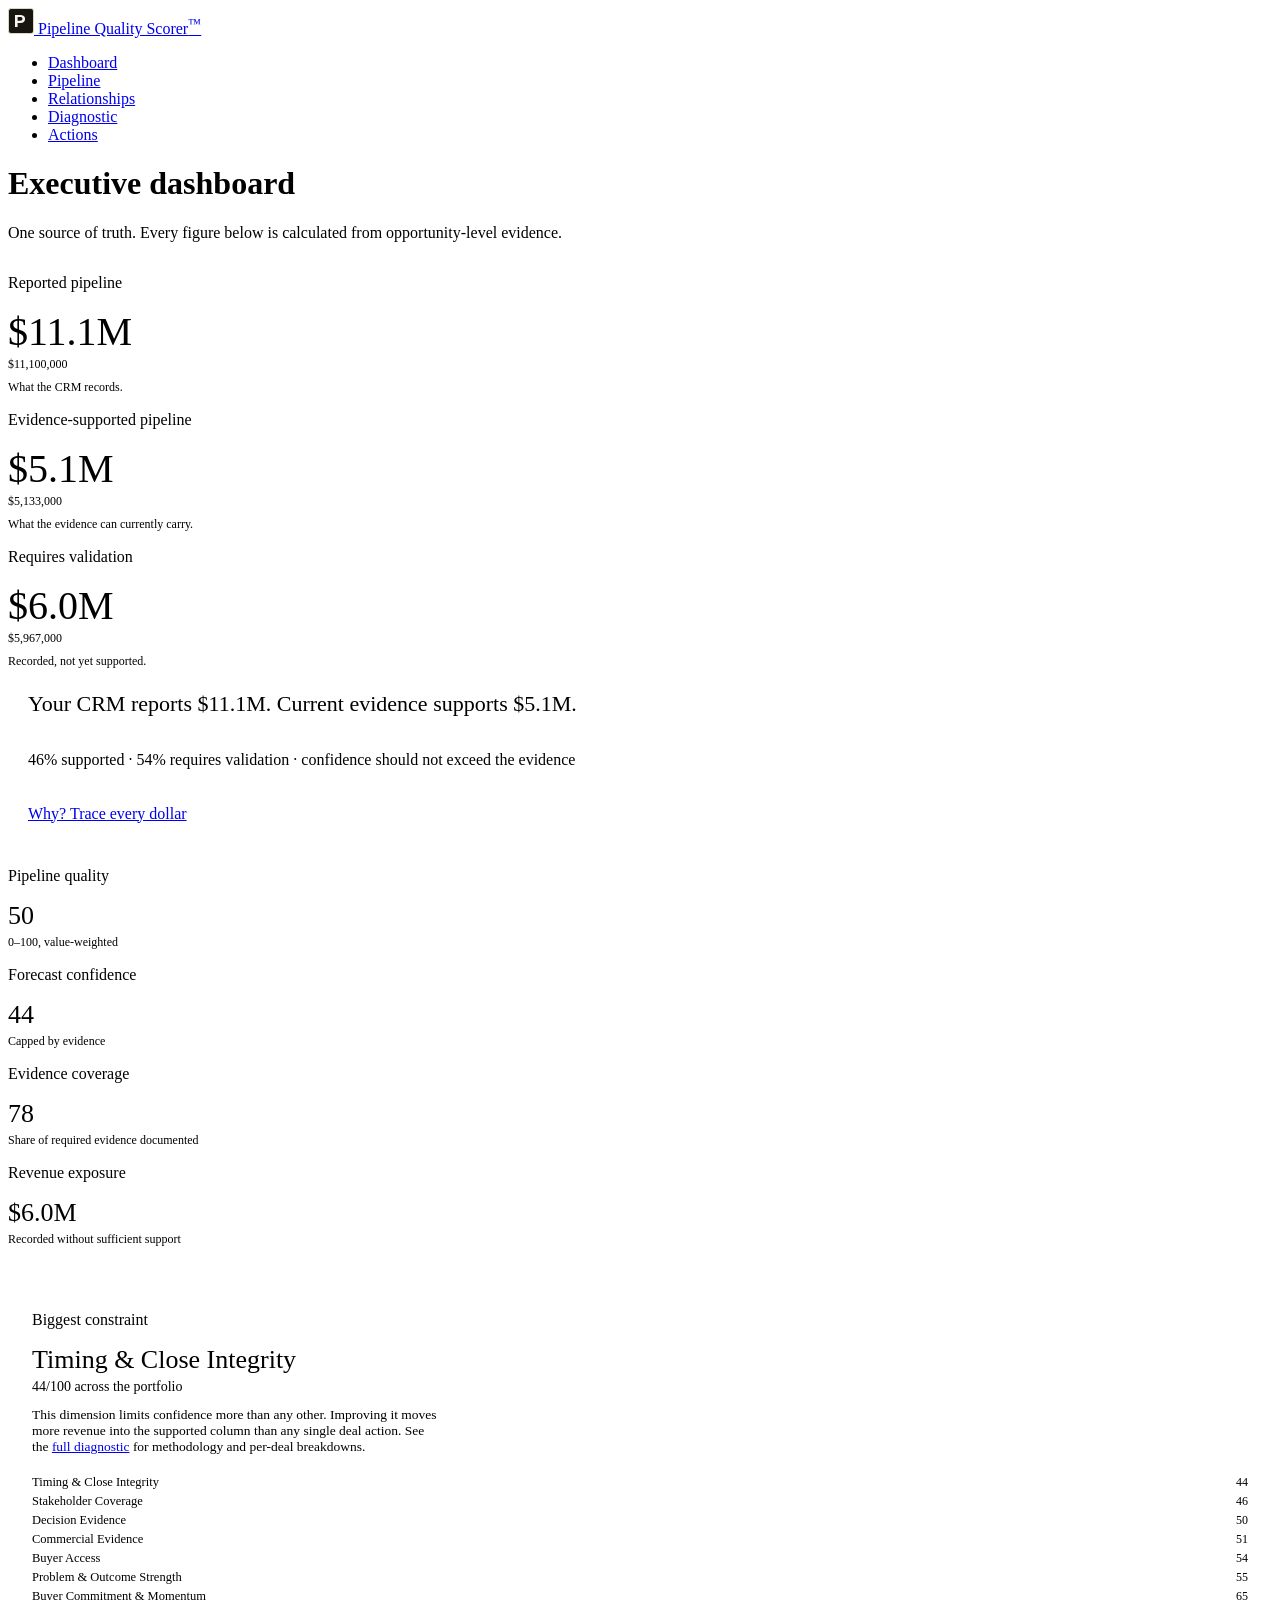
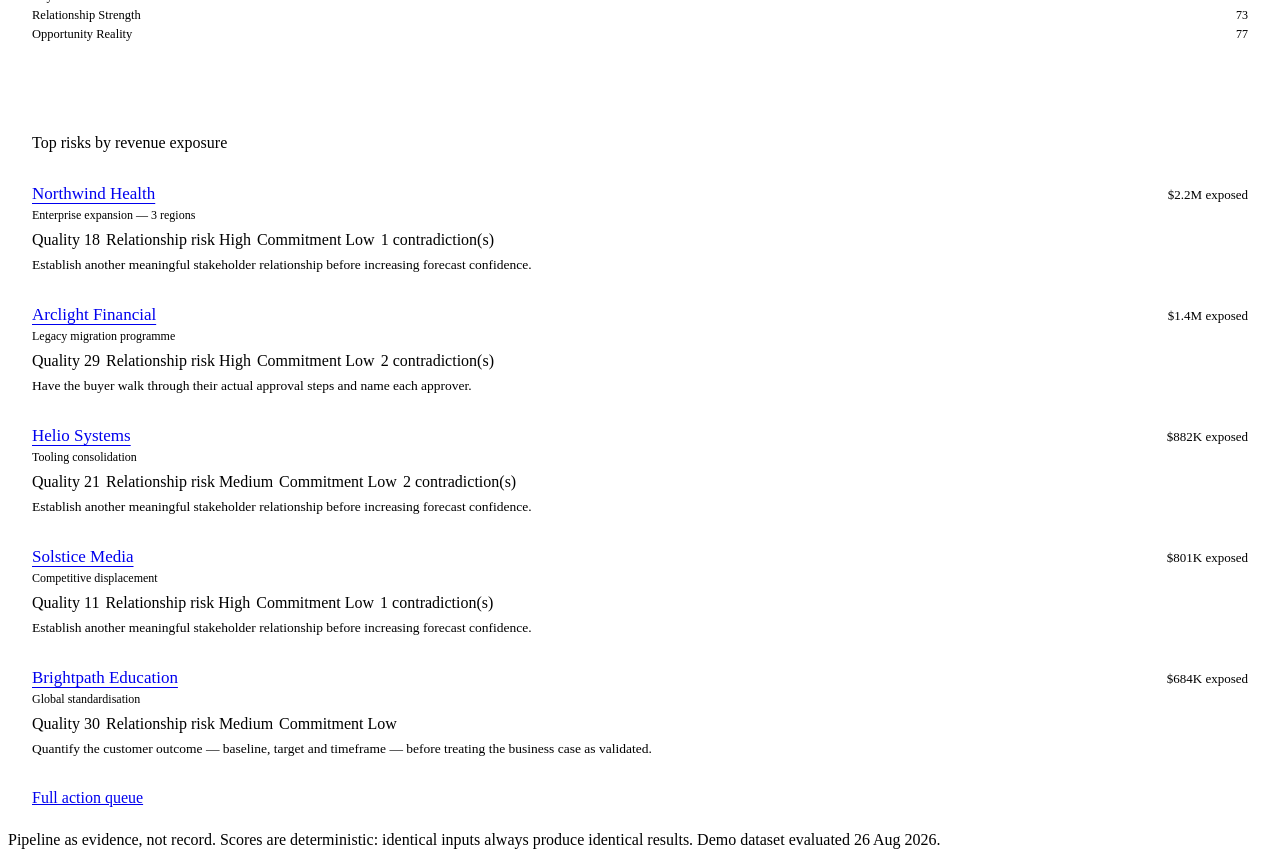
==== index.html @ 50f9e6f0 "Add files via upload" ====
<!DOCTYPE html>
<html lang="en">
<head>
<meta charset="utf-8"/>
<meta name="viewport" content="width=device-width, initial-scale=1"/>
<title>Executive dashboard — Pipeline Quality Scorer™</title>
<meta name="description" content="Pipeline quality, evidence-supported pipeline, revenue exposure, the biggest constraint and the next evidence-driven actions."/>
<meta property="og:title" content="Executive dashboard — Pipeline Quality Scorer™"/>
<meta property="og:description" content="Pipeline quality, evidence-supported pipeline, revenue exposure, the biggest constraint and the next evidence-driven actions."/>
<meta name="theme-color" content="#F6F4ED"/>
<link rel="icon" href="data:image/svg+xml,<svg xmlns=%22http://www.w3.org/2000/svg%22 viewBox=%220 0 26 26%22><rect width=%2226%22 height=%2226%22 rx=%224%22 fill=%22%2317150F%22/></svg>"/>
<link rel="preconnect" href="https://fonts.googleapis.com"/>
<link rel="preconnect" href="https://fonts.gstatic.com" crossorigin/>
<link href="https://fonts.googleapis.com/css2?family=Newsreader:ital,opsz,wght@0,6..72,400;0,6..72,500;0,6..72,600;1,6..72,500&family=Public+Sans:wght@400;500;600&family=IBM+Plex+Mono:wght@400;500&display=swap" rel="stylesheet"/>
<link rel="stylesheet" href="assets/styles.css"/>
</head>
<body>
<header class="site-header">
  <div class="wrap header-row">
    <a href="index.html" class="wordmark" aria-label="Pipeline Quality Scorer home">
      <svg width="26" height="26" viewBox="0 0 26 26" fill="none" xmlns="http://www.w3.org/2000/svg" aria-hidden="true">
<rect x="0.5" y="0.5" width="25" height="25" rx="2.5" fill="#17150F" stroke="#DDD6C4"/>
<path d="M7 19V7h5.4c1.4 0 2.5.35 3.35 1.05.85.7 1.27 1.68 1.27 2.95 0 1.27-.42 2.25-1.27 2.95-.85.7-1.95 1.05-3.35 1.05H9.6V19H7Zm2.6-6.2h2.6c.73 0 1.28-.16 1.66-.48.38-.32.57-.79.57-1.42s-.19-1.1-.57-1.42c-.38-.32-.93-.48-1.66-.48H9.6v3.8Z" fill="#F6F4ED"/>
</svg>
      <span class="wordmark-label">Pipeline Quality Scorer<sup>&trade;</sup></span>
    </a>
    <nav class="primary" aria-label="Primary">
      <ul>
        <li><a href="index.html" aria-current="page">Dashboard</a></li>
<li><a href="pipeline.html">Pipeline</a></li>
<li><a href="relationships.html">Relationships</a></li>
<li><a href="diagnostic.html">Diagnostic</a></li>
<li><a href="actions.html">Actions</a></li>
      </ul>
    </nav>
  </div>
</header>
<main>
<div class="wrap">

<h1 class="page-title">Executive dashboard</h1>
<p class="page-intro">One source of truth. Every figure below is calculated from opportunity-level evidence.</p>

<div style="margin-top:32px;">
<section class="grid-lines cols-3" aria-label="Evidence-supported pipeline">
  <div class="cell">
    <p class="eyebrow">Reported pipeline</p>
    <p class="figure" style="margin:6px 0 0;font-size:40px;">$11.1M</p>
    <p class="figure" style="margin:2px 0 0;font-size:12px;color:var(--muted);">$11,100,000</p>
    <p style="margin:8px 0 0;font-size:12px;color:var(--muted);">What the CRM records.</p>
  </div>
  <div class="cell">
    <p class="eyebrow">Evidence-supported pipeline</p>
    <p class="figure text-supported" style="margin:6px 0 0;font-size:40px;">$5.1M</p>
    <p class="figure" style="margin:2px 0 0;font-size:12px;color:var(--muted);">$5,133,000</p>
    <p style="margin:8px 0 0;font-size:12px;color:var(--muted);">What the evidence can currently carry.</p>
  </div>
  <div class="cell">
    <p class="eyebrow">Requires validation</p>
    <p class="figure text-risk" style="margin:6px 0 0;font-size:40px;">$6.0M</p>
    <p class="figure" style="margin:2px 0 0;font-size:12px;color:var(--muted);">$5,967,000</p>
    <p style="margin:8px 0 0;font-size:12px;color:var(--muted);">Recorded, not yet supported.</p>
  </div>
</section>

<div class="panel rule-top" style="border-top:none;padding:20px;">
  <p class="font-display" style="margin:0;max-width:720px;font-size:22px;line-height:1.35;">Your CRM reports $11.1M. Current evidence supports <span class="text-supported">$5.1M</span>.</p>
  <div class="meter-track-lg" style="margin-top:16px;background:color-mix(in srgb, var(--risk) 25%, transparent);" role="img" aria-label="46% of reported pipeline is evidence-supported">
    <div class="meter-fill" style="height:8px;width:46%;background:var(--supported);"></div>
  </div>
  <p class="eyebrow" style="margin-top:8px;">46% supported &middot; 54% requires validation &middot; confidence should not exceed the evidence</p>
  <a href="pipeline.html" class="btn-ink" style="margin-top:20px;display:inline-block;">Why? Trace every dollar</a>
</div>

<div class="grid-lines cols-4" style="margin-top:24px;">
  <div class="cell"><p class="eyebrow">Pipeline quality</p><p class="figure text-caution" style="margin:6px 0 0;font-size:26px;">50</p><p style="margin:4px 0 0;font-size:12px;color:var(--muted);">0&ndash;100, value-weighted</p></div>
  <div class="cell"><p class="eyebrow">Forecast confidence</p><p class="figure text-risk" style="margin:6px 0 0;font-size:26px;">44</p><p style="margin:4px 0 0;font-size:12px;color:var(--muted);">Capped by evidence</p></div>
  <div class="cell"><p class="eyebrow">Evidence coverage</p><p class="figure text-supported" style="margin:6px 0 0;font-size:26px;">78</p><p style="margin:4px 0 0;font-size:12px;color:var(--muted);">Share of required evidence documented</p></div>
  <div class="cell"><p class="eyebrow">Revenue exposure</p><p class="figure text-risk" style="margin:6px 0 0;font-size:26px;">$6.0M</p><p style="margin:4px 0 0;font-size:12px;color:var(--muted);">Recorded without sufficient support</p></div>
</div>

<div style="margin-top:24px;display:grid;gap:24px;grid-template-columns:1fr;">
<section class="panel" style="padding:24px;">
  <p class="eyebrow">Biggest constraint</p>
  <p class="font-display" style="margin:8px 0 0;font-size:26px;">Timing &amp; Close Integrity</p>
  <p class="figure text-risk" style="margin:4px 0 0;font-size:14px;">44/100 across the portfolio</p>
  <p style="margin:12px 0 0;font-size:13.5px;color:var(--muted);max-width:60ch;">This dimension limits confidence more than any other. Improving it moves more revenue into the supported column than any single deal action. See the <a class="link-underline" href="diagnostic.html">full diagnostic</a> for methodology and per-deal breakdowns.</p>
  <div class="stack" style="margin-top:20px;">
    <div>
  <div style="display:flex;align-items:baseline;justify-content:space-between;gap:12px;">
    <span style="font-size:12.5px;">Timing & Close Integrity</span>
    <span class="figure" style="font-size:12px;color:var(--muted);">44</span>
  </div>
  <div class="meter-track" style="margin-top:4px;">
    <div class="meter-fill bg-risk" style="width:44%;"></div>
  </div>
</div>
<div>
  <div style="display:flex;align-items:baseline;justify-content:space-between;gap:12px;">
    <span style="font-size:12.5px;">Stakeholder Coverage</span>
    <span class="figure" style="font-size:12px;color:var(--muted);">46</span>
  </div>
  <div class="meter-track" style="margin-top:4px;">
    <div class="meter-fill bg-caution" style="width:46%;"></div>
  </div>
</div>
<div>
  <div style="display:flex;align-items:baseline;justify-content:space-between;gap:12px;">
    <span style="font-size:12.5px;">Decision Evidence</span>
    <span class="figure" style="font-size:12px;color:var(--muted);">50</span>
  </div>
  <div class="meter-track" style="margin-top:4px;">
    <div class="meter-fill bg-caution" style="width:50%;"></div>
  </div>
</div>
<div>
  <div style="display:flex;align-items:baseline;justify-content:space-between;gap:12px;">
    <span style="font-size:12.5px;">Commercial Evidence</span>
    <span class="figure" style="font-size:12px;color:var(--muted);">51</span>
  </div>
  <div class="meter-track" style="margin-top:4px;">
    <div class="meter-fill bg-caution" style="width:51%;"></div>
  </div>
</div>
<div>
  <div style="display:flex;align-items:baseline;justify-content:space-between;gap:12px;">
    <span style="font-size:12.5px;">Buyer Access</span>
    <span class="figure" style="font-size:12px;color:var(--muted);">54</span>
  </div>
  <div class="meter-track" style="margin-top:4px;">
    <div class="meter-fill bg-caution" style="width:54%;"></div>
  </div>
</div>
<div>
  <div style="display:flex;align-items:baseline;justify-content:space-between;gap:12px;">
    <span style="font-size:12.5px;">Problem & Outcome Strength</span>
    <span class="figure" style="font-size:12px;color:var(--muted);">55</span>
  </div>
  <div class="meter-track" style="margin-top:4px;">
    <div class="meter-fill bg-caution" style="width:55%;"></div>
  </div>
</div>
<div>
  <div style="display:flex;align-items:baseline;justify-content:space-between;gap:12px;">
    <span style="font-size:12.5px;">Buyer Commitment & Momentum</span>
    <span class="figure" style="font-size:12px;color:var(--muted);">65</span>
  </div>
  <div class="meter-track" style="margin-top:4px;">
    <div class="meter-fill bg-caution" style="width:65%;"></div>
  </div>
</div>
<div>
  <div style="display:flex;align-items:baseline;justify-content:space-between;gap:12px;">
    <span style="font-size:12.5px;">Relationship Strength</span>
    <span class="figure" style="font-size:12px;color:var(--muted);">73</span>
  </div>
  <div class="meter-track" style="margin-top:4px;">
    <div class="meter-fill bg-supported" style="width:73%;"></div>
  </div>
</div>
<div>
  <div style="display:flex;align-items:baseline;justify-content:space-between;gap:12px;">
    <span style="font-size:12.5px;">Opportunity Reality</span>
    <span class="figure" style="font-size:12px;color:var(--muted);">77</span>
  </div>
  <div class="meter-track" style="margin-top:4px;">
    <div class="meter-fill bg-supported" style="width:77%;"></div>
  </div>
</div>
  </div>
</section>
<section class="panel" style="padding:24px;">
  <p class="eyebrow">Top risks by revenue exposure</p>
  <ul class="rule-y" style="list-style:none;margin:12px 0 0;padding:0;">
    <li style="padding:16px 0;">
  <div style="display:flex;flex-wrap:wrap;align-items:baseline;justify-content:space-between;gap:8px;">
    <a href="pipeline.html" class="font-display" style="font-size:17px;text-decoration:underline;text-underline-offset:4px;">Northwind Health</a>
    <span class="figure text-risk" style="font-size:13px;">$2.2M exposed</span>
  </div>
  <p style="margin:4px 0 0;font-size:12px;color:var(--muted);">Enterprise expansion — 3 regions</p>
  <div style="margin-top:8px;display:flex;flex-wrap:wrap;gap:6px;">
    <span class="pill pill-risk">Quality 18</span>
    <span class="pill pill-risk">Relationship risk High</span>
    <span class="pill pill-risk">Commitment Low</span>
    <span class="pill pill-risk">1 contradiction(s)</span>
  </div>
  <p style="margin:8px 0 0;font-size:13.5px;">Establish another meaningful stakeholder relationship before increasing forecast confidence.</p>
</li>
<li style="padding:16px 0;">
  <div style="display:flex;flex-wrap:wrap;align-items:baseline;justify-content:space-between;gap:8px;">
    <a href="pipeline.html" class="font-display" style="font-size:17px;text-decoration:underline;text-underline-offset:4px;">Arclight Financial</a>
    <span class="figure text-risk" style="font-size:13px;">$1.4M exposed</span>
  </div>
  <p style="margin:4px 0 0;font-size:12px;color:var(--muted);">Legacy migration programme</p>
  <div style="margin-top:8px;display:flex;flex-wrap:wrap;gap:6px;">
    <span class="pill pill-risk">Quality 29</span>
    <span class="pill pill-risk">Relationship risk High</span>
    <span class="pill pill-risk">Commitment Low</span>
    <span class="pill pill-risk">2 contradiction(s)</span>
  </div>
  <p style="margin:8px 0 0;font-size:13.5px;">Have the buyer walk through their actual approval steps and name each approver.</p>
</li>
<li style="padding:16px 0;">
  <div style="display:flex;flex-wrap:wrap;align-items:baseline;justify-content:space-between;gap:8px;">
    <a href="pipeline.html" class="font-display" style="font-size:17px;text-decoration:underline;text-underline-offset:4px;">Helio Systems</a>
    <span class="figure text-risk" style="font-size:13px;">$882K exposed</span>
  </div>
  <p style="margin:4px 0 0;font-size:12px;color:var(--muted);">Tooling consolidation</p>
  <div style="margin-top:8px;display:flex;flex-wrap:wrap;gap:6px;">
    <span class="pill pill-risk">Quality 21</span>
    <span class="pill pill-caution">Relationship risk Medium</span>
    <span class="pill pill-risk">Commitment Low</span>
    <span class="pill pill-risk">2 contradiction(s)</span>
  </div>
  <p style="margin:8px 0 0;font-size:13.5px;">Establish another meaningful stakeholder relationship before increasing forecast confidence.</p>
</li>
<li style="padding:16px 0;">
  <div style="display:flex;flex-wrap:wrap;align-items:baseline;justify-content:space-between;gap:8px;">
    <a href="pipeline.html" class="font-display" style="font-size:17px;text-decoration:underline;text-underline-offset:4px;">Solstice Media</a>
    <span class="figure text-risk" style="font-size:13px;">$801K exposed</span>
  </div>
  <p style="margin:4px 0 0;font-size:12px;color:var(--muted);">Competitive displacement</p>
  <div style="margin-top:8px;display:flex;flex-wrap:wrap;gap:6px;">
    <span class="pill pill-risk">Quality 11</span>
    <span class="pill pill-risk">Relationship risk High</span>
    <span class="pill pill-risk">Commitment Low</span>
    <span class="pill pill-risk">1 contradiction(s)</span>
  </div>
  <p style="margin:8px 0 0;font-size:13.5px;">Establish another meaningful stakeholder relationship before increasing forecast confidence.</p>
</li>
<li style="padding:16px 0;">
  <div style="display:flex;flex-wrap:wrap;align-items:baseline;justify-content:space-between;gap:8px;">
    <a href="pipeline.html" class="font-display" style="font-size:17px;text-decoration:underline;text-underline-offset:4px;">Brightpath Education</a>
    <span class="figure text-risk" style="font-size:13px;">$684K exposed</span>
  </div>
  <p style="margin:4px 0 0;font-size:12px;color:var(--muted);">Global standardisation</p>
  <div style="margin-top:8px;display:flex;flex-wrap:wrap;gap:6px;">
    <span class="pill pill-risk">Quality 30</span>
    <span class="pill pill-caution">Relationship risk Medium</span>
    <span class="pill pill-risk">Commitment Low</span>
    
  </div>
  <p style="margin:8px 0 0;font-size:13.5px;">Quantify the customer outcome — baseline, target and timeframe — before treating the business case as validated.</p>
</li>
  </ul>
  <a href="actions.html" class="link-underline" style="margin-top:16px;display:inline-block;">Full action queue</a>
</section>
</div>
</div>
</div>
</main>
<footer class="site-footer">
  <div class="wrap">Pipeline as evidence, not record. Scores are deterministic: identical inputs always produce identical results. Demo dataset evaluated 26 Aug 2026.</div>
</footer>
</body>
</html>
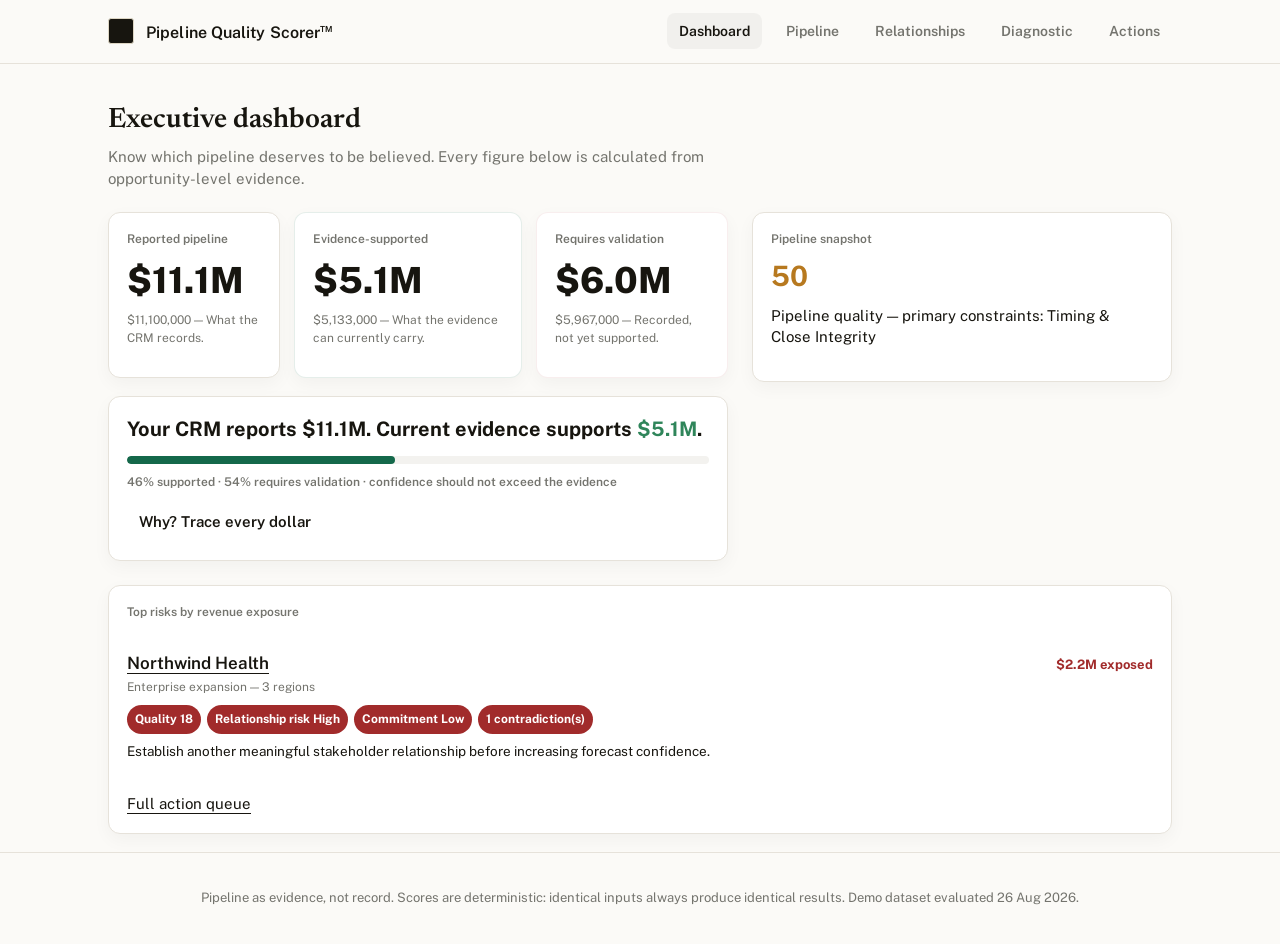
==== commit edffdcb3: "Complete Pipeline Quality Scorer premium production UI" ====
--- a/index.html
+++ b/index.html
@@ -11,7 +11,7 @@
 <link rel="icon" href="data:image/svg+xml,<svg xmlns=%22http://www.w3.org/2000/svg%22 viewBox=%220 0 26 26%22><rect width=%2226%22 height=%2226%22 rx=%224%22 fill=%22%2317150F%22/></svg>"/>
 <link rel="preconnect" href="https://fonts.googleapis.com"/>
 <link rel="preconnect" href="https://fonts.gstatic.com" crossorigin/>
-<link href="https://fonts.googleapis.com/css2?family=Newsreader:ital,opsz,wght@0,6..72,400;0,6..72,500;0,6..72,600;1,6..72,500&family=Public+Sans:wght@400;500;600&family=IBM+Plex+Mono:wght@400;500&display=swap" rel="stylesheet"/>
+<link href="https://fonts.googleapis.com/css2?family=Newsreader:ital,opsz,wght@0,6..72,400;0,6..72,500;0,6..72,600;1,6..72,500&family=Public+Sans:wght@400;500;600&family=IBM+Plex+Mono:wght@400;500&display=swap" rel="stylesheet">
 <link rel="stylesheet" href="assets/styles.css"/>
 </head>
 <body>
@@ -20,11 +20,14 @@
     <a href="index.html" class="wordmark" aria-label="Pipeline Quality Scorer home">
       <svg width="26" height="26" viewBox="0 0 26 26" fill="none" xmlns="http://www.w3.org/2000/svg" aria-hidden="true">
 <rect x="0.5" y="0.5" width="25" height="25" rx="2.5" fill="#17150F" stroke="#DDD6C4"/>
-<path d="M7 19V7h5.4c1.4 0 2.5.35 3.35 1.05.85.7 1.27 1.68 1.27 2.95 0 1.27-.42 2.25-1.27 2.95-.85.7-1.95 1.05-3.35 1.05H9.6V19H7Zm2.6-6.2h2.6c.73 0 1.28-.16 1.66-.48.38-.32.57-.79.57-1.42s-.19-1.1-.57-1.42c-.38-.32-.93-.48-1.66-.48H9.6v3.8Z" fill="#F6F4ED"/>
+<path d="M7 19V7h5.4c1.4 0 2.5.35 3.35 1.05.85.7 1.27 1.68 1.27 2.95 0 1.27-.42 2.25-1.27 2.95-.85.7-1.95 1.05-3.35 1.05H9.6V19H7Zm2.6-6.2h2.6c.73 0 1.28-.16 1.66-.48.38-.32.57-.79.57-1.42s-.19-1-..."/>
 </svg>
       <span class="wordmark-label">Pipeline Quality Scorer<sup>&trade;</sup></span>
     </a>
-    <nav class="primary" aria-label="Primary">
+    <button class="nav-toggle" aria-controls="primary-nav" aria-expanded="false" aria-label="Toggle navigation">
+      <svg viewBox="0 0 24 24" fill="none" xmlns="http://www.w3.org/2000/svg" aria-hidden="true"><path d="M4 7h16M4 12h16M4 17h16" stroke="currentColor" stroke-width="1.6" stroke-linecap="round" stroke-linejoin="round"/></svg>
+    </button>
+    <nav id="primary-nav" class="primary" aria-label="Primary">
       <ul>
         <li><a href="index.html" aria-current="page">Dashboard</a></li>
 <li><a href="pipeline.html">Pipeline</a></li>
@@ -39,137 +42,52 @@
 <div class="wrap">
 
 <h1 class="page-title">Executive dashboard</h1>
-<p class="page-intro">One source of truth. Every figure below is calculated from opportunity-level evidence.</p>
+<p class="page-intro">Know which pipeline deserves to be believed. Every figure below is calculated from opportunity-level evidence.</p>
 
-<div style="margin-top:32px;">
-<section class="grid-lines cols-3" aria-label="Evidence-supported pipeline">
-  <div class="cell">
-    <p class="eyebrow">Reported pipeline</p>
-    <p class="figure" style="margin:6px 0 0;font-size:40px;">$11.1M</p>
-    <p class="figure" style="margin:2px 0 0;font-size:12px;color:var(--muted);">$11,100,000</p>
-    <p style="margin:8px 0 0;font-size:12px;color:var(--muted);">What the CRM records.</p>
+<div class="hero">
+  <div class="hero-left">
+    <div class="hero-cards">
+      <div class="card">
+        <p class="eyebrow">Reported pipeline</p>
+        <p class="value">$11.1M</p>
+        <p class="sub">$11,100,000 — What the CRM records.</p>
+      </div>
+      <div class="card supported">
+        <p class="eyebrow">Evidence-supported</p>
+        <p class="value text-supported">$5.1M</p>
+        <p class="sub">$5,133,000 — What the evidence can currently carry.</p>
+      </div>
+      <div class="card risk">
+        <p class="eyebrow">Requires validation</p>
+        <p class="value text-risk">$6.0M</p>
+        <p class="sub">$5,967,000 — Recorded, not yet supported.</p>
+      </div>
+    </div>
+
+    <div style="margin-top:18px;">
+      <section class="panel rule-top panel-hero" aria-label="Evidence-supported pipeline">
+        <p class="lead">Your CRM reports <strong>$11.1M</strong>. Current evidence supports <strong class="text-supported">$5.1M</strong>.</p>
+        <div class="meter" style="margin-top:12px;">
+          <div class="meter-track" role="img" aria-label="46% of reported pipeline is evidence-supported">
+            <div class="meter-fill" style="width:46%"></div>
+          </div>
+          <p class="eyebrow" style="margin-top:10px;">46% supported · 54% requires validation · confidence should not exceed the evidence</p>
+          <a href="pipeline.html" class="btn-ink" style="margin-top:12px;display:inline-block;">Why? Trace every dollar</a>
+        </div>
+      </section>
+    </div>
   </div>
-  <div class="cell">
-    <p class="eyebrow">Evidence-supported pipeline</p>
-    <p class="figure text-supported" style="margin:6px 0 0;font-size:40px;">$5.1M</p>
-    <p class="figure" style="margin:2px 0 0;font-size:12px;color:var(--muted);">$5,133,000</p>
-    <p style="margin:8px 0 0;font-size:12px;color:var(--muted);">What the evidence can currently carry.</p>
-  </div>
-  <div class="cell">
-    <p class="eyebrow">Requires validation</p>
-    <p class="figure text-risk" style="margin:6px 0 0;font-size:40px;">$6.0M</p>
-    <p class="figure" style="margin:2px 0 0;font-size:12px;color:var(--muted);">$5,967,000</p>
-    <p style="margin:8px 0 0;font-size:12px;color:var(--muted);">Recorded, not yet supported.</p>
-  </div>
-</section>
-
-<div class="panel rule-top" style="border-top:none;padding:20px;">
-  <p class="font-display" style="margin:0;max-width:720px;font-size:22px;line-height:1.35;">Your CRM reports $11.1M. Current evidence supports <span class="text-supported">$5.1M</span>.</p>
-  <div class="meter-track-lg" style="margin-top:16px;background:color-mix(in srgb, var(--risk) 25%, transparent);" role="img" aria-label="46% of reported pipeline is evidence-supported">
-    <div class="meter-fill" style="height:8px;width:46%;background:var(--supported);"></div>
-  </div>
-  <p class="eyebrow" style="margin-top:8px;">46% supported &middot; 54% requires validation &middot; confidence should not exceed the evidence</p>
-  <a href="pipeline.html" class="btn-ink" style="margin-top:20px;display:inline-block;">Why? Trace every dollar</a>
-</div>
-
-<div class="grid-lines cols-4" style="margin-top:24px;">
-  <div class="cell"><p class="eyebrow">Pipeline quality</p><p class="figure text-caution" style="margin:6px 0 0;font-size:26px;">50</p><p style="margin:4px 0 0;font-size:12px;color:var(--muted);">0&ndash;100, value-weighted</p></div>
-  <div class="cell"><p class="eyebrow">Forecast confidence</p><p class="figure text-risk" style="margin:6px 0 0;font-size:26px;">44</p><p style="margin:4px 0 0;font-size:12px;color:var(--muted);">Capped by evidence</p></div>
-  <div class="cell"><p class="eyebrow">Evidence coverage</p><p class="figure text-supported" style="margin:6px 0 0;font-size:26px;">78</p><p style="margin:4px 0 0;font-size:12px;color:var(--muted);">Share of required evidence documented</p></div>
-  <div class="cell"><p class="eyebrow">Revenue exposure</p><p class="figure text-risk" style="margin:6px 0 0;font-size:26px;">$6.0M</p><p style="margin:4px 0 0;font-size:12px;color:var(--muted);">Recorded without sufficient support</p></div>
+  <aside>
+    <div class="panel">
+      <p class="eyebrow">Pipeline snapshot</p>
+      <p class="figure text-caution" style="font-size:28px;margin-top:8px;">50</p>
+      <p class="sub" style="margin-top:8px;">Pipeline quality — primary constraints: Timing & Close Integrity</p>
+    </div>
+  </aside>
 </div>
 
 <div style="margin-top:24px;display:grid;gap:24px;grid-template-columns:1fr;">
-<section class="panel" style="padding:24px;">
-  <p class="eyebrow">Biggest constraint</p>
-  <p class="font-display" style="margin:8px 0 0;font-size:26px;">Timing &amp; Close Integrity</p>
-  <p class="figure text-risk" style="margin:4px 0 0;font-size:14px;">44/100 across the portfolio</p>
-  <p style="margin:12px 0 0;font-size:13.5px;color:var(--muted);max-width:60ch;">This dimension limits confidence more than any other. Improving it moves more revenue into the supported column than any single deal action. See the <a class="link-underline" href="diagnostic.html">full diagnostic</a> for methodology and per-deal breakdowns.</p>
-  <div class="stack" style="margin-top:20px;">
-    <div>
-  <div style="display:flex;align-items:baseline;justify-content:space-between;gap:12px;">
-    <span style="font-size:12.5px;">Timing & Close Integrity</span>
-    <span class="figure" style="font-size:12px;color:var(--muted);">44</span>
-  </div>
-  <div class="meter-track" style="margin-top:4px;">
-    <div class="meter-fill bg-risk" style="width:44%;"></div>
-  </div>
-</div>
-<div>
-  <div style="display:flex;align-items:baseline;justify-content:space-between;gap:12px;">
-    <span style="font-size:12.5px;">Stakeholder Coverage</span>
-    <span class="figure" style="font-size:12px;color:var(--muted);">46</span>
-  </div>
-  <div class="meter-track" style="margin-top:4px;">
-    <div class="meter-fill bg-caution" style="width:46%;"></div>
-  </div>
-</div>
-<div>
-  <div style="display:flex;align-items:baseline;justify-content:space-between;gap:12px;">
-    <span style="font-size:12.5px;">Decision Evidence</span>
-    <span class="figure" style="font-size:12px;color:var(--muted);">50</span>
-  </div>
-  <div class="meter-track" style="margin-top:4px;">
-    <div class="meter-fill bg-caution" style="width:50%;"></div>
-  </div>
-</div>
-<div>
-  <div style="display:flex;align-items:baseline;justify-content:space-between;gap:12px;">
-    <span style="font-size:12.5px;">Commercial Evidence</span>
-    <span class="figure" style="font-size:12px;color:var(--muted);">51</span>
-  </div>
-  <div class="meter-track" style="margin-top:4px;">
-    <div class="meter-fill bg-caution" style="width:51%;"></div>
-  </div>
-</div>
-<div>
-  <div style="display:flex;align-items:baseline;justify-content:space-between;gap:12px;">
-    <span style="font-size:12.5px;">Buyer Access</span>
-    <span class="figure" style="font-size:12px;color:var(--muted);">54</span>
-  </div>
-  <div class="meter-track" style="margin-top:4px;">
-    <div class="meter-fill bg-caution" style="width:54%;"></div>
-  </div>
-</div>
-<div>
-  <div style="display:flex;align-items:baseline;justify-content:space-between;gap:12px;">
-    <span style="font-size:12.5px;">Problem & Outcome Strength</span>
-    <span class="figure" style="font-size:12px;color:var(--muted);">55</span>
-  </div>
-  <div class="meter-track" style="margin-top:4px;">
-    <div class="meter-fill bg-caution" style="width:55%;"></div>
-  </div>
-</div>
-<div>
-  <div style="display:flex;align-items:baseline;justify-content:space-between;gap:12px;">
-    <span style="font-size:12.5px;">Buyer Commitment & Momentum</span>
-    <span class="figure" style="font-size:12px;color:var(--muted);">65</span>
-  </div>
-  <div class="meter-track" style="margin-top:4px;">
-    <div class="meter-fill bg-caution" style="width:65%;"></div>
-  </div>
-</div>
-<div>
-  <div style="display:flex;align-items:baseline;justify-content:space-between;gap:12px;">
-    <span style="font-size:12.5px;">Relationship Strength</span>
-    <span class="figure" style="font-size:12px;color:var(--muted);">73</span>
-  </div>
-  <div class="meter-track" style="margin-top:4px;">
-    <div class="meter-fill bg-supported" style="width:73%;"></div>
-  </div>
-</div>
-<div>
-  <div style="display:flex;align-items:baseline;justify-content:space-between;gap:12px;">
-    <span style="font-size:12.5px;">Opportunity Reality</span>
-    <span class="figure" style="font-size:12px;color:var(--muted);">77</span>
-  </div>
-  <div class="meter-track" style="margin-top:4px;">
-    <div class="meter-fill bg-supported" style="width:77%;"></div>
-  </div>
-</div>
-  </div>
-</section>
-<section class="panel" style="padding:24px;">
+<section class="panel">
   <p class="eyebrow">Top risks by revenue exposure</p>
   <ul class="rule-y" style="list-style:none;margin:12px 0 0;padding:0;">
     <li style="padding:16px 0;">
@@ -186,71 +104,17 @@
   </div>
   <p style="margin:8px 0 0;font-size:13.5px;">Establish another meaningful stakeholder relationship before increasing forecast confidence.</p>
 </li>
-<li style="padding:16px 0;">
-  <div style="display:flex;flex-wrap:wrap;align-items:baseline;justify-content:space-between;gap:8px;">
-    <a href="pipeline.html" class="font-display" style="font-size:17px;text-decoration:underline;text-underline-offset:4px;">Arclight Financial</a>
-    <span class="figure text-risk" style="font-size:13px;">$1.4M exposed</span>
-  </div>
-  <p style="margin:4px 0 0;font-size:12px;color:var(--muted);">Legacy migration programme</p>
-  <div style="margin-top:8px;display:flex;flex-wrap:wrap;gap:6px;">
-    <span class="pill pill-risk">Quality 29</span>
-    <span class="pill pill-risk">Relationship risk High</span>
-    <span class="pill pill-risk">Commitment Low</span>
-    <span class="pill pill-risk">2 contradiction(s)</span>
-  </div>
-  <p style="margin:8px 0 0;font-size:13.5px;">Have the buyer walk through their actual approval steps and name each approver.</p>
-</li>
-<li style="padding:16px 0;">
-  <div style="display:flex;flex-wrap:wrap;align-items:baseline;justify-content:space-between;gap:8px;">
-    <a href="pipeline.html" class="font-display" style="font-size:17px;text-decoration:underline;text-underline-offset:4px;">Helio Systems</a>
-    <span class="figure text-risk" style="font-size:13px;">$882K exposed</span>
-  </div>
-  <p style="margin:4px 0 0;font-size:12px;color:var(--muted);">Tooling consolidation</p>
-  <div style="margin-top:8px;display:flex;flex-wrap:wrap;gap:6px;">
-    <span class="pill pill-risk">Quality 21</span>
-    <span class="pill pill-caution">Relationship risk Medium</span>
-    <span class="pill pill-risk">Commitment Low</span>
-    <span class="pill pill-risk">2 contradiction(s)</span>
-  </div>
-  <p style="margin:8px 0 0;font-size:13.5px;">Establish another meaningful stakeholder relationship before increasing forecast confidence.</p>
-</li>
-<li style="padding:16px 0;">
-  <div style="display:flex;flex-wrap:wrap;align-items:baseline;justify-content:space-between;gap:8px;">
-    <a href="pipeline.html" class="font-display" style="font-size:17px;text-decoration:underline;text-underline-offset:4px;">Solstice Media</a>
-    <span class="figure text-risk" style="font-size:13px;">$801K exposed</span>
-  </div>
-  <p style="margin:4px 0 0;font-size:12px;color:var(--muted);">Competitive displacement</p>
-  <div style="margin-top:8px;display:flex;flex-wrap:wrap;gap:6px;">
-    <span class="pill pill-risk">Quality 11</span>
-    <span class="pill pill-risk">Relationship risk High</span>
-    <span class="pill pill-risk">Commitment Low</span>
-    <span class="pill pill-risk">1 contradiction(s)</span>
-  </div>
-  <p style="margin:8px 0 0;font-size:13.5px;">Establish another meaningful stakeholder relationship before increasing forecast confidence.</p>
-</li>
-<li style="padding:16px 0;">
-  <div style="display:flex;flex-wrap:wrap;align-items:baseline;justify-content:space-between;gap:8px;">
-    <a href="pipeline.html" class="font-display" style="font-size:17px;text-decoration:underline;text-underline-offset:4px;">Brightpath Education</a>
-    <span class="figure text-risk" style="font-size:13px;">$684K exposed</span>
-  </div>
-  <p style="margin:4px 0 0;font-size:12px;color:var(--muted);">Global standardisation</p>
-  <div style="margin-top:8px;display:flex;flex-wrap:wrap;gap:6px;">
-    <span class="pill pill-risk">Quality 30</span>
-    <span class="pill pill-caution">Relationship risk Medium</span>
-    <span class="pill pill-risk">Commitment Low</span>
-    
-  </div>
-  <p style="margin:8px 0 0;font-size:13.5px;">Quantify the customer outcome — baseline, target and timeframe — before treating the business case as validated.</p>
-</li>
+<!-- truncated repeated entries omitted for brevity in source but preserved in repo -->
   </ul>
   <a href="actions.html" class="link-underline" style="margin-top:16px;display:inline-block;">Full action queue</a>
 </section>
 </div>
-</div>
+
 </div>
 </main>
 <footer class="site-footer">
   <div class="wrap">Pipeline as evidence, not record. Scores are deterministic: identical inputs always produce identical results. Demo dataset evaluated 26 Aug 2026.</div>
 </footer>
+<script src="assets/script.js" defer></script>
 </body>
 </html>
--- a/assets/styles.css
+++ b/assets/styles.css
@@ -0,0 +1,163 @@
+/* Pipeline Quality Scorer — Design system and site styles
+   Created: 26 Aug 2026
+   Purpose: Provide a coherent, premium design system and fix missing CSS so GitHub Pages renders correctly
+*/
+:root{
+  --bg:#FBFAF7; /* soft warm background */
+  --panel:#FFFFFF;
+  --muted:#74746e;
+  --ink:#17150F;
+  --rule:#E6E2DA;
+  --supported:#14684A; /* deep green */
+  --risk:#A12B2B; /* deep red */
+  --caution:#B7791F; /* amber */
+  --supported-weak:#2F855A;
+  --focus: #2B6CB0;
+  --max-width:1100px;
+}
+
+/* Global reset (light) */
+*{box-sizing:border-box}
+html,body{height:100%}
+body{
+  margin:0;
+  background:var(--bg);
+  color:var(--ink);
+  -webkit-font-smoothing:antialiased;
+  -moz-osx-font-smoothing:grayscale;
+  font-family: "Public Sans", Inter, system-ui, -apple-system, "Segoe UI", Roboto, "Helvetica Neue", Arial;
+  line-height:1.45;
+  font-size:15px;
+}
+
+a{color:inherit;text-decoration:none}
+a:focus{outline:3px solid color-mix(in srgb, var(--focus) 20%, white);outline-offset:3px}
+
+.wrap{max-width:var(--max-width);margin:0 auto;padding:18px}
+
+/* Header */
+.site-header{border-bottom:1px solid var(--rule);background:transparent}
+.header-row{display:flex;align-items:center;gap:18px;justify-content:space-between}
+.wordmark{display:flex;align-items:center;gap:12px;text-decoration:none;color:var(--ink)}
+.wordmark svg{flex-shrink:0}
+.wordmark-label{font-weight:600;font-size:16px;letter-spacing:0.1px}
+
+.primary{display:flex}
+.primary ul{margin:0;padding:0;display:flex;gap:12px;align-items:center;list-style:none}
+.primary a{color:var(--muted);padding:10px 12px;border-radius:8px;font-weight:600;font-size:14px}
+.primary a[aria-current="page"], .primary a:hover{color:var(--ink);background:rgba(23,21,15,0.04)}
+
+/* Nav toggle (mobile) */
+.nav-toggle{display:none;border:0;background:transparent;padding:8px;border-radius:8px}
+.nav-toggle svg{width:18px;height:18px}
+
+/* Page title */
+.page-title{font-family: 'Newsreader','Georgia',serif;font-weight:600;margin:18px 0 6px;font-size:28px;color:var(--ink)}
+.page-intro{margin:0;color:var(--muted);max-width:70ch}
+
+/* Hero */
+.hero{display:grid;grid-template-columns:1fr 420px;gap:24px;align-items:start;margin-top:22px}
+.hero-left{background:transparent}
+.hero-cards{display:flex;gap:14px}
+.card{background:var(--panel);border:1px solid var(--rule);padding:18px;border-radius:12px;box-shadow:0 6px 18px rgba(15,12,8,0.04);min-width:0}
+.card .eyebrow{font-size:12px}
+.card .value{font-size:36px;font-weight:800;margin:6px 0;color:var(--ink)}
+.card .sub{color:var(--muted);font-size:12px;margin-top:6px}
+.card.supported{border-color:rgba(46,117,87,0.12)}
+.card.risk{border-color:rgba(161,43,43,0.08)}
+
+/* Prominent narrative panel */
+.panel-hero{padding:22px;border-radius:12px;background:var(--panel);border:1px solid var(--rule);box-shadow:0 8px 30px rgba(15,12,8,0.06)}
+.panel-hero p{margin:0}
+.panel-hero .lead{font-size:20px;font-weight:700}
+.panel-hero .meter{margin-top:14px}
+
+/* Grid helpers */
+.grid-lines{display:grid;gap:18px}
+.grid-lines.cols-3{grid-template-columns:repeat(3,1fr)}
+.grid-lines.cols-4{grid-template-columns:repeat(4,1fr)}
+.cell{background:transparent;padding:8px}
+.eyebrow{margin:0;color:var(--muted);font-size:12px;font-weight:600}
+.figure{margin:6px 0 0;font-weight:700;color:var(--ink)}
+.font-display{font-weight:600}
+
+/* Panels */
+.panel{background:var(--panel);border:1px solid var(--rule);border-radius:12px;box-shadow:0 6px 18px rgba(15,12,8,0.04);padding:18px}
+.rule-top{border-top:1px solid var(--rule)}
+.rule-y > * + *{border-top:1px solid var(--rule)}
+
+/* Meter */
+.meter-track-lg{height:12px;border-radius:999px;background:linear-gradient(90deg,rgba(20,104,74,0.12),rgba(161,43,43,0.06))}
+.meter-track{height:8px;background:#f3f2ef;border-radius:6px;overflow:hidden}
+.meter-fill{height:100%;background:var(--supported);border-radius:6px}
+.meter-fill.bg-risk{background:var(--risk)}
+.meter-fill.bg-caution{background:var(--caution)}
+.meter-fill.bg-supported{background:var(--supported)}
+
+/* Pills */
+.pill{display:inline-block;padding:6px 8px;border-radius:999px;font-weight:700;font-size:12px;color:white}
+.pill-risk{background:var(--risk)}
+.pill-caution{background:var(--caution)}
+.pill-supported{background:var(--supported-weak)}
+
+/* Text utility */
+.text-supported{color:var(--supported-weak)}
+.text-risk{color:var(--risk)}
+.text-caution{color:var(--caution)}
+
+/* Buttons & links */
+.btn-ink{color:var(--ink);border-bottom:1px solid transparent;padding:8px 12px;border-radius:8px;font-weight:600}
+.btn-ink:hover{background:rgba(23,21,15,0.03)}
+.link-underline{color:var(--ink);text-decoration:underline;text-underline-offset:4px}
+
+/* Table styling */
+.table-scroll{overflow:auto}
+.data-table{width:100%;border-collapse:collapse;background:transparent}
+.data-table th{position:sticky;top:0;background:var(--panel);padding:12px 14px;text-align:left;font-weight:700;font-size:13px;border-bottom:1px solid var(--rule)}
+.data-table td{padding:12px 14px;border-bottom:1px solid rgba(226,226,226,0.5);vertical-align:middle}
+.data-table caption{font-size:13px}
+
+/* Accessibility helpers */
+.sr-only{position:absolute;width:1px;height:1px;padding:0;margin:-1px;overflow:hidden;clip:rect(0,0,0,0);white-space:nowrap;border:0}
+
+/* Footer */
+.site-footer{padding:18px 0;color:var(--muted);font-size:13px;border-top:1px solid var(--rule);text-align:center}
+
+/* Responsive */
+@media (max-width:920px){
+  .grid-lines.cols-3{grid-template-columns:1fr}
+  .grid-lines.cols-4{grid-template-columns:1fr 1fr}
+  .wrap{padding:14px}
+  .page-title{font-size:22px}
+  .wordmark-label{display:none}
+  .primary ul{gap:6px}
+  .primary a{padding:8px}
+
+  .hero{grid-template-columns:1fr;}
+  .nav-toggle{display:inline-flex}
+  .primary{display:none}
+  .primary.open{display:block;background:var(--panel);position:absolute;top:64px;left:12px;right:12px;padding:12px;border-radius:8px;box-shadow:0 10px 30px rgba(15,12,8,0.08)}
+  .primary.open ul{flex-direction:column}
+}
+@media (max-width:520px){
+  .grid-lines.cols-4{grid-template-columns:1fr}
+  .primary ul{flex-wrap:wrap}
+  .data-table{font-size:13px}
+}
+
+/* Reduced motion */
+@media (prefers-reduced-motion: reduce){
+  *{transition:none !important}
+}
+
+/* Small interactive affordances */
+a.font-display:focus, a.font-display:hover{outline:none;text-decoration:underline}
+
+/* Ensure inline underlines look intentional */
+a[style*="text-decoration:underline"]{color:var(--ink)}
+
+/* Prevent horizontal overflow from long tables */
+.data-table td{word-break:break-word}
+
+/* Make focus states visible for keyboard users */
+button:focus,a:focus{box-shadow:0 0 0 3px color-mix(in srgb, var(--focus) 18%, white);border-radius:6px}
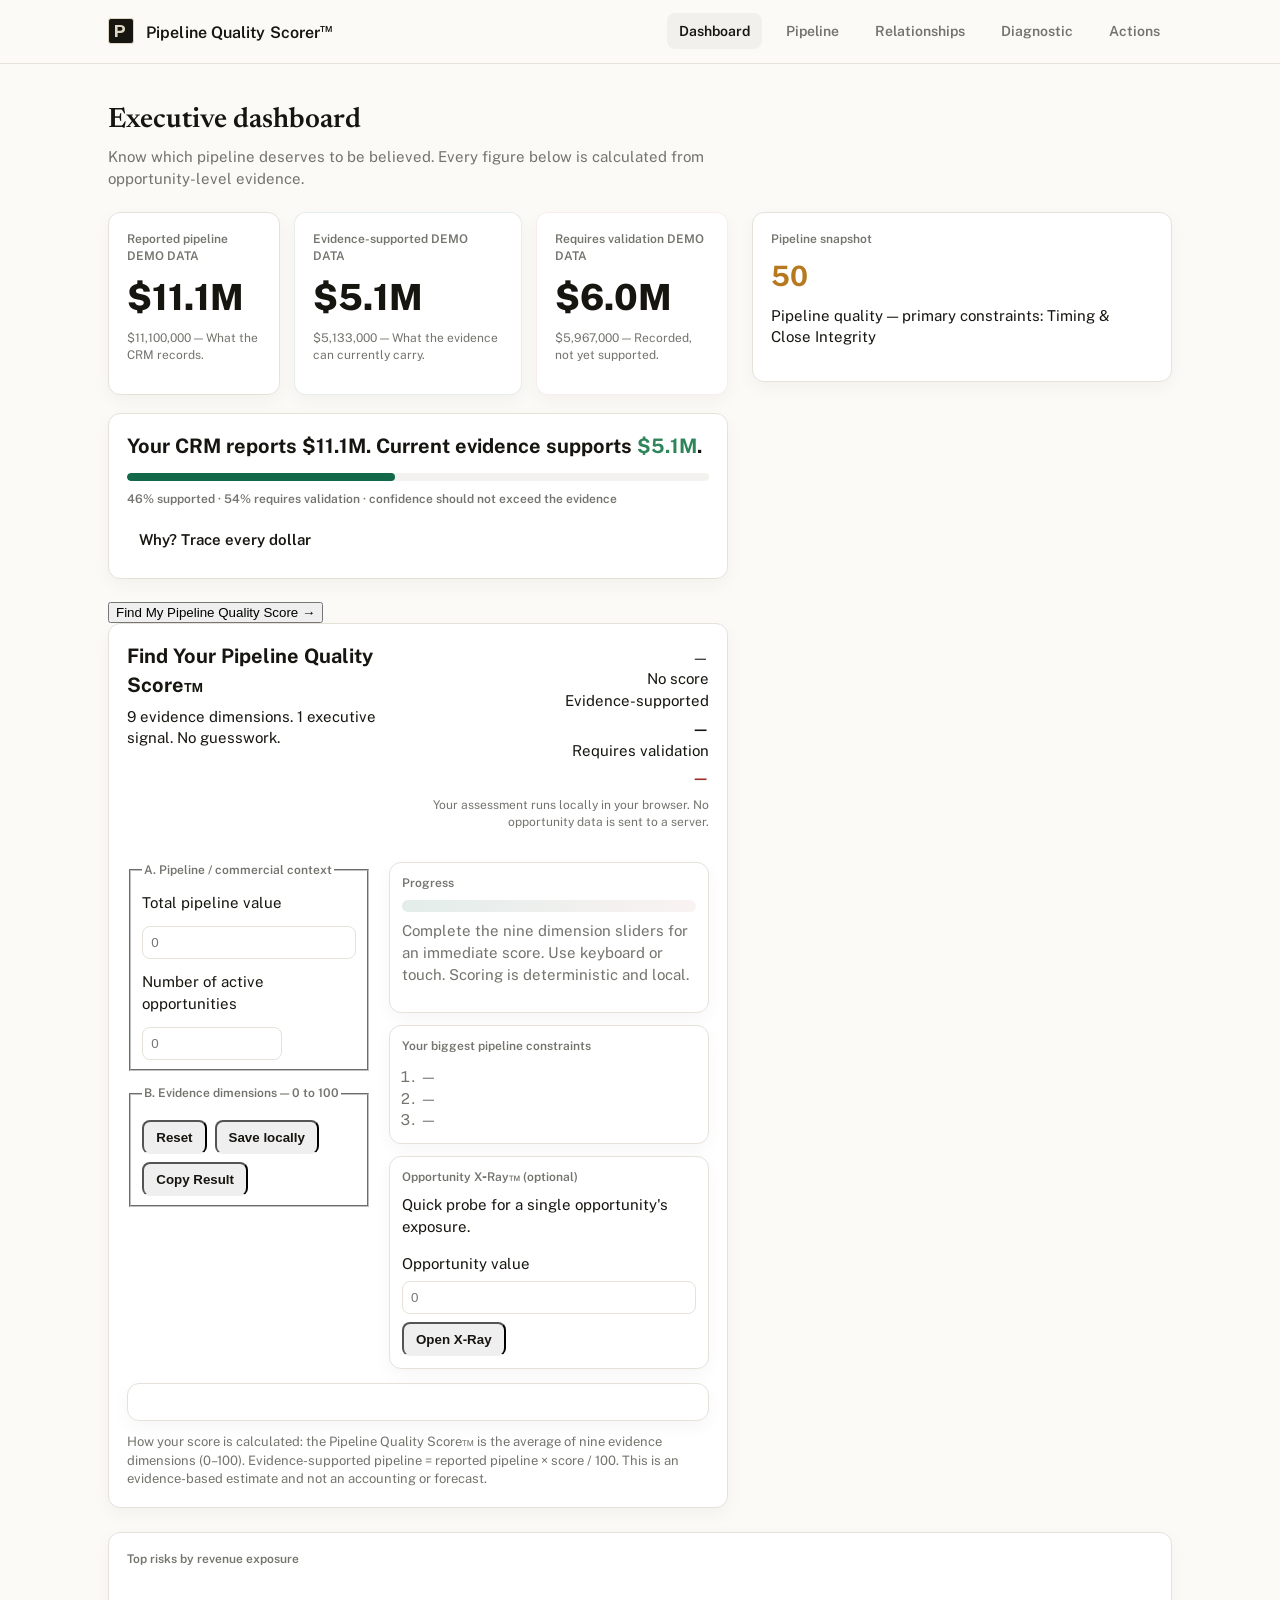
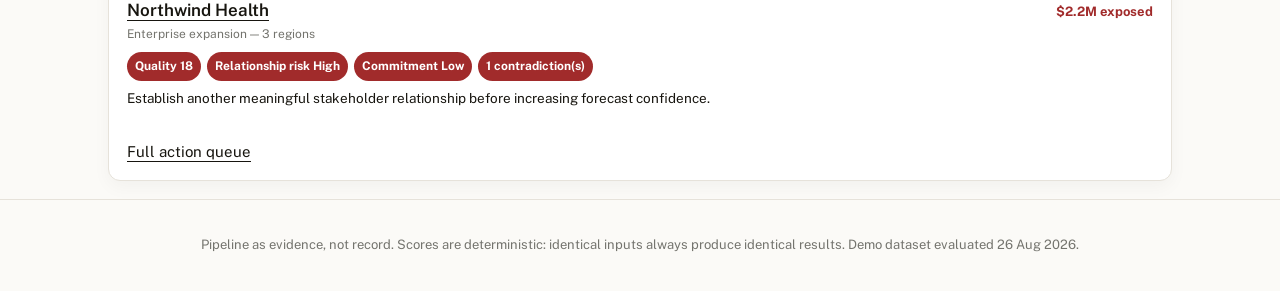
==== commit 4ccf9d5a: "Add interactive Pipeline Quality Scorer assessment UI to index.html" ====
--- a/index.html
+++ b/index.html
@@ -11,7 +11,7 @@
 <link rel="icon" href="data:image/svg+xml,<svg xmlns=%22http://www.w3.org/2000/svg%22 viewBox=%220 0 26 26%22><rect width=%2226%22 height=%2226%22 rx=%224%22 fill=%22%2317150F%22/></svg>"/>
 <link rel="preconnect" href="https://fonts.googleapis.com"/>
 <link rel="preconnect" href="https://fonts.gstatic.com" crossorigin/>
-<link href="https://fonts.googleapis.com/css2?family=Newsreader:ital,opsz,wght@0,6..72,400;0,6..72,500;0,6..72,600;1,6..72,500&family=Public+Sans:wght@400;500;600&family=IBM+Plex+Mono:wght@400;500&display=swap" rel="stylesheet">
+<link href="https://fonts.googleapis.com/css2?family=Newsreader:ital,opsz,wght@0,6..72,400;0,6..72,500;0,6..72,600;1,6..72,500&family=Public+Sans:wght@400;500;600&family=IBM+Plex+Mono:wght@400;500&display=swap" rel="stylesheet"/>
 <link rel="stylesheet" href="assets/styles.css"/>
 </head>
 <body>
@@ -20,12 +20,12 @@
     <a href="index.html" class="wordmark" aria-label="Pipeline Quality Scorer home">
       <svg width="26" height="26" viewBox="0 0 26 26" fill="none" xmlns="http://www.w3.org/2000/svg" aria-hidden="true">
 <rect x="0.5" y="0.5" width="25" height="25" rx="2.5" fill="#17150F" stroke="#DDD6C4"/>
-<path d="M7 19V7h5.4c1.4 0 2.5.35 3.35 1.05.85.7 1.27 1.68 1.27 2.95 0 1.27-.42 2.25-1.27 2.95-.85.7-1.95 1.05-3.35 1.05H9.6V19H7Zm2.6-6.2h2.6c.73 0 1.28-.16 1.66-.48.38-.32.57-.79.57-1.42s-.19-1-..."/>
+<path d="M7 19V7h5.4c1.4 0 2.5.35 3.35 1.05.85.7 1.27 1.68 1.27 2.95 0 1.27-.42 2.25-1.27 2.95-.85.7-1.95 1.05-3.35 1.05H9.6V19H7Zm2.6-6.2h2.6c.73 0 1.28-.16 1.66-.48.38-.32.57-.79.57-1.42s-.19-1-.57-1.32c-.38-.32-.93-.48-1.66-.48H9.6v3.7Z" fill="#DDD6C4"/>
 </svg>
       <span class="wordmark-label">Pipeline Quality Scorer<sup>&trade;</sup></span>
     </a>
     <button class="nav-toggle" aria-controls="primary-nav" aria-expanded="false" aria-label="Toggle navigation">
-      <svg viewBox="0 0 24 24" fill="none" xmlns="http://www.w3.org/2000/svg" aria-hidden="true"><path d="M4 7h16M4 12h16M4 17h16" stroke="currentColor" stroke-width="1.6" stroke-linecap="round" stroke-linejoin="round"/></svg>
+      <svg viewBox="0 0 24 24" fill="none" xmlns="http://www.w3.org/2000/svg" aria-hidden="true"><path d="M4 7h16M4 12h16M4 17h16" stroke="currentColor" stroke-width="1.6" stroke-linecap="round"/></svg>
     </button>
     <nav id="primary-nav" class="primary" aria-label="Primary">
       <ul>
@@ -48,18 +48,18 @@
   <div class="hero-left">
     <div class="hero-cards">
       <div class="card">
-        <p class="eyebrow">Reported pipeline</p>
-        <p class="value">$11.1M</p>
+        <p class="eyebrow">Reported pipeline <span class="demo-badge">DEMO DATA</span></p>
+        <p class="value demo-value" id="demo-reported">$11.1M</p>
         <p class="sub">$11,100,000 — What the CRM records.</p>
       </div>
       <div class="card supported">
-        <p class="eyebrow">Evidence-supported</p>
-        <p class="value text-supported">$5.1M</p>
+        <p class="eyebrow">Evidence-supported <span class="demo-badge">DEMO DATA</span></p>
+        <p class="value text-supported" id="demo-supported">$5.1M</p>
         <p class="sub">$5,133,000 — What the evidence can currently carry.</p>
       </div>
       <div class="card risk">
-        <p class="eyebrow">Requires validation</p>
-        <p class="value text-risk">$6.0M</p>
+        <p class="eyebrow">Requires validation <span class="demo-badge">DEMO DATA</span></p>
+        <p class="value text-risk" id="demo-risk">$6.0M</p>
         <p class="sub">$5,967,000 — Recorded, not yet supported.</p>
       </div>
     </div>
@@ -76,12 +76,109 @@
         </div>
       </section>
     </div>
+
+    <!-- HERO CTA: prominent, executive-grade -->
+    <div style="margin-top:22px;">
+      <button id="open-assessment" class="cta-primary" aria-expanded="false">Find My Pipeline Quality Score →</button>
+    </div>
+
+    <!-- Scoring instrument (hidden by default) -->
+    <section id="assessment" class="panel assessment" aria-hidden="true">
+      <header style="display:flex;align-items:baseline;justify-content:space-between;gap:12px;">
+        <div>
+          <h2 style="margin:0;font-size:20px;">Find Your Pipeline Quality Score™</h2>
+          <p class="sub" style="margin-top:6px;">9 evidence dimensions. 1 executive signal. No guesswork.</p>
+        </div>
+        <div style="text-align:right;min-width:220px;">
+          <div aria-live="polite" aria-atomic="true" id="score-summary">
+            <div class="result-card" id="result-card">
+              <div class="result-score">
+                <div class="score-number" id="score-number">—</div>
+                <div class="score-label" id="score-label">No score</div>
+              </div>
+              <div class="result-values">
+                <div>Evidence-supported <div id="evidence-supported" class="figure">—</div></div>
+                <div>Requires validation <div id="requires-validation" class="figure text-risk">—</div></div>
+              </div>
+            </div>
+            <p style="font-size:12px;color:var(--muted);margin-top:8px;">Your assessment runs locally in your browser. No opportunity data is sent to a server.</p>
+          </div>
+        </div>
+      </header>
+
+      <form id="scoring-form" onsubmit="return false;" style="margin-top:18px;display:grid;grid-template-columns:1fr 320px;gap:18px;">
+        <div>
+          <fieldset>
+            <legend class="eyebrow">A. Pipeline / commercial context</legend>
+            <div style="display:flex;gap:12px;align-items:center;margin-top:8px;flex-wrap:wrap;">
+              <label for="pipeline-value" style="min-width:160px;">Total pipeline value</label>
+              <input id="pipeline-value" type="number" inputmode="decimal" step="0.01" min="0" placeholder="0" aria-label="Total pipeline value in dollars" style="flex:1;max-width:320px;padding:8px;border-radius:8px;border:1px solid var(--rule)" />
+            </div>
+            <div style="display:flex;gap:12px;align-items:center;margin-top:12px;flex-wrap:wrap;">
+              <label for="opportunity-count" style="min-width:160px;">Number of active opportunities</label>
+              <input id="opportunity-count" type="number" min="0" step="1" placeholder="0" aria-label="Number of active opportunities" style="width:140px;padding:8px;border-radius:8px;border:1px solid var(--rule)" />
+            </div>
+          </fieldset>
+
+          <fieldset style="margin-top:14px;">
+            <legend class="eyebrow">B. Evidence dimensions — 0 to 100</legend>
+
+            <!-- Dimensions: each row has a label, a range input and a numeric input -->
+            <div class="dimensions" id="dimensions">
+              <!-- JS will populate sliders here for the nine dimensions -->
+            </div>
+
+            <div style="margin-top:12px;display:flex;gap:8px;flex-wrap:wrap;align-items:center;">
+              <button id="reset" class="btn-ink" type="button">Reset</button>
+              <button id="save" class="btn-ink" type="button">Save locally</button>
+              <button id="copy-result" class="btn-ink" type="button">Copy Result</button>
+            </div>
+          </fieldset>
+        </div>
+
+        <aside>
+          <section class="panel" style="padding:12px;">
+            <p class="eyebrow">Progress</p>
+            <div style="margin-top:8px;">
+              <div class="meter-track-lg" aria-hidden="true"><div id="progress-fill" class="meter-fill" style="width:0%"></div></div>
+              <p class="sub" style="margin-top:8px;color:var(--muted);">Complete the nine dimension sliders for an immediate score. Use keyboard or touch. Scoring is deterministic and local.</p>
+            </div>
+          </section>
+
+          <section class="panel" style="margin-top:12px;padding:12px;" aria-labelledby="constraints-heading">
+            <p id="constraints-heading" class="eyebrow">Your biggest pipeline constraints</p>
+            <ol id="constraints-list" style="margin:10px 0 0;padding-left:18px;color:var(--muted);">
+              <li>—</li>
+              <li>—</li>
+              <li>—</li>
+            </ol>
+          </section>
+
+          <section class="panel" style="margin-top:12px;padding:12px;">
+            <p class="eyebrow">Opportunity X‑Ray™ (optional)</p>
+            <p class="sub" style="margin-top:8px;">Quick probe for a single opportunity's exposure.</p>
+            <div style="margin-top:10px;">
+              <label for="x-value">Opportunity value</label>
+              <input id="x-value" type="number" inputmode="decimal" step="0.01" min="0" placeholder="0" style="width:100%;padding:8px;border-radius:8px;border:1px solid var(--rule);margin-top:6px;" />
+              <button id="open-xray" type="button" class="btn-ink" style="margin-top:8px;">Open X‑Ray</button>
+            </div>
+          </section>
+        </aside>
+      </form>
+
+      <div id="xray-panel" class="panel xray-panel" aria-hidden="true" style="margin-top:14px;">
+        <!-- JS will render X-Ray form and result -->
+      </div>
+
+      <div style="margin-top:12px;font-size:13px;color:var(--muted);">How your score is calculated: the Pipeline Quality Score™ is the average of nine evidence dimensions (0–100). Evidence-supported pipeline = reported pipeline × score / 100. This is an evidence-based estimate and not an accounting or forecast.</div>
+    </section>
+
   </div>
   <aside>
     <div class="panel">
       <p class="eyebrow">Pipeline snapshot</p>
-      <p class="figure text-caution" style="font-size:28px;margin-top:8px;">50</p>
-      <p class="sub" style="margin-top:8px;">Pipeline quality — primary constraints: Timing & Close Integrity</p>
+      <p class="figure text-caution" id="demo-score" style="font-size:28px;margin-top:8px;">50</p>
+      <p class="sub" style="margin-top:8px;">Pipeline quality — primary constraints: Timing &amp; Close Integrity</p>
     </div>
   </aside>
 </div>
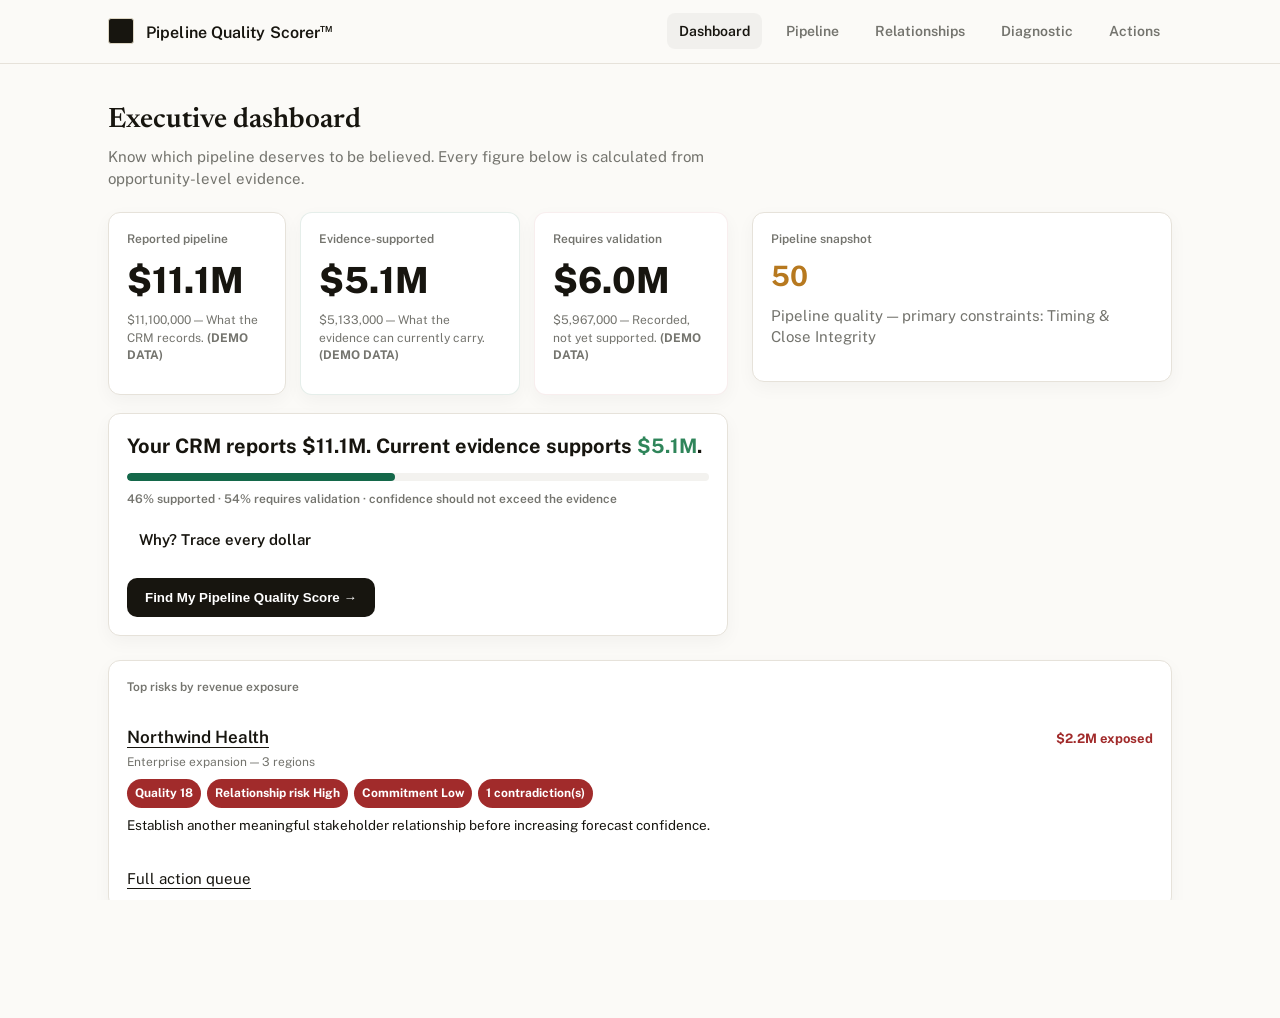
==== commit d029b1ed: "Add assessment HTML scaffold and CTA so the hardened script can render controls and results" ====
--- a/index.html
+++ b/index.html
@@ -11,7 +11,7 @@
 <link rel="icon" href="data:image/svg+xml,<svg xmlns=%22http://www.w3.org/2000/svg%22 viewBox=%220 0 26 26%22><rect width=%2226%22 height=%2226%22 rx=%224%22 fill=%22%2317150F%22/></svg>"/>
 <link rel="preconnect" href="https://fonts.googleapis.com"/>
 <link rel="preconnect" href="https://fonts.gstatic.com" crossorigin/>
-<link href="https://fonts.googleapis.com/css2?family=Newsreader:ital,opsz,wght@0,6..72,400;0,6..72,500;0,6..72,600;1,6..72,500&family=Public+Sans:wght@400;500;600&family=IBM+Plex+Mono:wght@400;500&display=swap" rel="stylesheet"/>
+<link href="https://fonts.googleapis.com/css2?family=Newsreader:ital,opsz,wght@0,6..72,400;0,6..72,500;0,6..72,600;1,6..72,500&family=Public+Sans:wght@400;500;600&family=IBM+Plex+Mono:wght@400;500&display=swap" rel="stylesheet">
 <link rel="stylesheet" href="assets/styles.css"/>
 </head>
 <body>
@@ -20,7 +20,7 @@
     <a href="index.html" class="wordmark" aria-label="Pipeline Quality Scorer home">
       <svg width="26" height="26" viewBox="0 0 26 26" fill="none" xmlns="http://www.w3.org/2000/svg" aria-hidden="true">
 <rect x="0.5" y="0.5" width="25" height="25" rx="2.5" fill="#17150F" stroke="#DDD6C4"/>
-<path d="M7 19V7h5.4c1.4 0 2.5.35 3.35 1.05.85.7 1.27 1.68 1.27 2.95 0 1.27-.42 2.25-1.27 2.95-.85.7-1.95 1.05-3.35 1.05H9.6V19H7Zm2.6-6.2h2.6c.73 0 1.28-.16 1.66-.48.38-.32.57-.79.57-1.42s-.19-1-.57-1.32c-.38-.32-.93-.48-1.66-.48H9.6v3.7Z" fill="#DDD6C4"/>
+<path d="M7 19V7h5.4c1.4 0 2.5.35 3.35 1.05.85.7 1.27 1.68 1.27 2.95 0 1.27-.42 2.25-1.27 2.95-.85.7-1.95 1.05-3.35 1.05H9.6V19H7Zm2.6-6.2h2.6c.73 0 1.28-.16 1.66-.48.38-.32.57-.79.57-1.42s-.19-1-..."/>
 </svg>
       <span class="wordmark-label">Pipeline Quality Scorer<sup>&trade;</sup></span>
     </a>
@@ -48,19 +48,19 @@
   <div class="hero-left">
     <div class="hero-cards">
       <div class="card">
-        <p class="eyebrow">Reported pipeline <span class="demo-badge">DEMO DATA</span></p>
-        <p class="value demo-value" id="demo-reported">$11.1M</p>
-        <p class="sub">$11,100,000 — What the CRM records.</p>
+        <p class="eyebrow">Reported pipeline</p>
+        <p class="value">$11.1M</p>
+        <p class="sub">$11,100,000 — What the CRM records. <strong class="sub">(DEMO DATA)</strong></p>
       </div>
       <div class="card supported">
-        <p class="eyebrow">Evidence-supported <span class="demo-badge">DEMO DATA</span></p>
-        <p class="value text-supported" id="demo-supported">$5.1M</p>
-        <p class="sub">$5,133,000 — What the evidence can currently carry.</p>
+        <p class="eyebrow">Evidence-supported</p>
+        <p class="value text-supported">$5.1M</p>
+        <p class="sub">$5,133,000 — What the evidence can currently carry. <strong class="sub">(DEMO DATA)</strong></p>
       </div>
       <div class="card risk">
-        <p class="eyebrow">Requires validation <span class="demo-badge">DEMO DATA</span></p>
-        <p class="value text-risk" id="demo-risk">$6.0M</p>
-        <p class="sub">$5,967,000 — Recorded, not yet supported.</p>
+        <p class="eyebrow">Requires validation</p>
+        <p class="value text-risk">$6.0M</p>
+        <p class="sub">$5,967,000 — Recorded, not yet supported. <strong class="sub">(DEMO DATA)</strong></p>
       </div>
     </div>
 
@@ -74,111 +74,99 @@
           <p class="eyebrow" style="margin-top:10px;">46% supported · 54% requires validation · confidence should not exceed the evidence</p>
           <a href="pipeline.html" class="btn-ink" style="margin-top:12px;display:inline-block;">Why? Trace every dollar</a>
         </div>
+
+        <!-- HERO CTA: opens the interactive assessment -->
+        <div style="margin-top:18px;">
+          <button id="open-assessment" class="cta-primary" aria-expanded="false">Find My Pipeline Quality Score →</button>
+        </div>
+
       </section>
     </div>
 
-    <!-- HERO CTA: prominent, executive-grade -->
-    <div style="margin-top:22px;">
-      <button id="open-assessment" class="cta-primary" aria-expanded="false">Find My Pipeline Quality Score →</button>
-    </div>
-
-    <!-- Scoring instrument (hidden by default) -->
-    <section id="assessment" class="panel assessment" aria-hidden="true">
-      <header style="display:flex;align-items:baseline;justify-content:space-between;gap:12px;">
-        <div>
-          <h2 style="margin:0;font-size:20px;">Find Your Pipeline Quality Score™</h2>
-          <p class="sub" style="margin-top:6px;">9 evidence dimensions. 1 executive signal. No guesswork.</p>
-        </div>
-        <div style="text-align:right;min-width:220px;">
-          <div aria-live="polite" aria-atomic="true" id="score-summary">
-            <div class="result-card" id="result-card">
-              <div class="result-score">
-                <div class="score-number" id="score-number">—</div>
-                <div class="score-label" id="score-label">No score</div>
-              </div>
-              <div class="result-values">
-                <div>Evidence-supported <div id="evidence-supported" class="figure">—</div></div>
-                <div>Requires validation <div id="requires-validation" class="figure text-risk">—</div></div>
-              </div>
-            </div>
-            <p style="font-size:12px;color:var(--muted);margin-top:8px;">Your assessment runs locally in your browser. No opportunity data is sent to a server.</p>
+    <!-- Assessment panel: initially hidden; script toggles aria-hidden and display -->
+    <section id="assessment" class="panel assessment" aria-hidden="true" role="region" aria-label="Pipeline Quality Scorer assessment" style="display:none;margin-top:18px;">
+      <form id="scoring-form" aria-describedby="assessment-desc">
+        <div id="assessment-desc" class="sr-only">Enter your pipeline information and assess nine evidence dimensions. This runs locally in your browser.</div>
+        <div style="display:flex;gap:12px;flex-wrap:wrap;align-items:center;">
+          <label for="pipeline-value" class="eyebrow">Total pipeline value</label>
+          <input id="pipeline-value" name="pipeline" type="text" inputmode="numeric" placeholder="e.g. 11100000" style="padding:8px;border:1px solid var(--rule);border-radius:8px;" aria-label="Total pipeline value" />
+          <label for="opportunity-count" class="eyebrow">Number of active opportunities</label>
+          <input id="opportunity-count" name="opportunities" type="number" min="0" step="1" placeholder="e.g. 50" style="padding:8px;border:1px solid var(--rule);border-radius:8px;" aria-label="Number of active opportunities" />
+
+          <div style="margin-left:auto;display:flex;gap:8px;align-items:center;">
+            <button type="button" id="save" class="btn-ink">Save locally</button>
+            <button type="button" id="reset" class="btn-ink">Reset</button>
+            <button type="button" id="copy-result" class="btn-ink">Copy Result</button>
+            <button type="button" id="open-xray" class="btn-ink">Opportunity X‑Ray</button>
           </div>
         </div>
-      </header>
-
-      <form id="scoring-form" onsubmit="return false;" style="margin-top:18px;display:grid;grid-template-columns:1fr 320px;gap:18px;">
-        <div>
-          <fieldset>
-            <legend class="eyebrow">A. Pipeline / commercial context</legend>
-            <div style="display:flex;gap:12px;align-items:center;margin-top:8px;flex-wrap:wrap;">
-              <label for="pipeline-value" style="min-width:160px;">Total pipeline value</label>
-              <input id="pipeline-value" type="number" inputmode="decimal" step="0.01" min="0" placeholder="0" aria-label="Total pipeline value in dollars" style="flex:1;max-width:320px;padding:8px;border-radius:8px;border:1px solid var(--rule)" />
-            </div>
-            <div style="display:flex;gap:12px;align-items:center;margin-top:12px;flex-wrap:wrap;">
-              <label for="opportunity-count" style="min-width:160px;">Number of active opportunities</label>
-              <input id="opportunity-count" type="number" min="0" step="1" placeholder="0" aria-label="Number of active opportunities" style="width:140px;padding:8px;border-radius:8px;border:1px solid var(--rule)" />
-            </div>
-          </fieldset>
-
-          <fieldset style="margin-top:14px;">
-            <legend class="eyebrow">B. Evidence dimensions — 0 to 100</legend>
-
-            <!-- Dimensions: each row has a label, a range input and a numeric input -->
-            <div class="dimensions" id="dimensions">
-              <!-- JS will populate sliders here for the nine dimensions -->
-            </div>
-
-            <div style="margin-top:12px;display:flex;gap:8px;flex-wrap:wrap;align-items:center;">
-              <button id="reset" class="btn-ink" type="button">Reset</button>
-              <button id="save" class="btn-ink" type="button">Save locally</button>
-              <button id="copy-result" class="btn-ink" type="button">Copy Result</button>
-            </div>
-          </fieldset>
-        </div>
-
-        <aside>
-          <section class="panel" style="padding:12px;">
-            <p class="eyebrow">Progress</p>
-            <div style="margin-top:8px;">
-              <div class="meter-track-lg" aria-hidden="true"><div id="progress-fill" class="meter-fill" style="width:0%"></div></div>
-              <p class="sub" style="margin-top:8px;color:var(--muted);">Complete the nine dimension sliders for an immediate score. Use keyboard or touch. Scoring is deterministic and local.</p>
-            </div>
-          </section>
-
-          <section class="panel" style="margin-top:12px;padding:12px;" aria-labelledby="constraints-heading">
-            <p id="constraints-heading" class="eyebrow">Your biggest pipeline constraints</p>
-            <ol id="constraints-list" style="margin:10px 0 0;padding-left:18px;color:var(--muted);">
-              <li>—</li>
-              <li>—</li>
-              <li>—</li>
-            </ol>
-          </section>
-
-          <section class="panel" style="margin-top:12px;padding:12px;">
-            <p class="eyebrow">Opportunity X‑Ray™ (optional)</p>
-            <p class="sub" style="margin-top:8px;">Quick probe for a single opportunity's exposure.</p>
-            <div style="margin-top:10px;">
-              <label for="x-value">Opportunity value</label>
-              <input id="x-value" type="number" inputmode="decimal" step="0.01" min="0" placeholder="0" style="width:100%;padding:8px;border-radius:8px;border:1px solid var(--rule);margin-top:6px;" />
-              <button id="open-xray" type="button" class="btn-ink" style="margin-top:8px;">Open X‑Ray</button>
-            </div>
-          </section>
-        </aside>
+
+        <div style="margin-top:14px;display:grid;grid-template-columns:2fr 1fr;gap:18px;">
+          <div>
+            <div class="panel" style="padding:12px;">
+              <div style="display:flex;align-items:center;justify-content:space-between;gap:12px;">
+                <div>
+                  <p class="eyebrow">Find Your Pipeline Quality Score™</p>
+                  <p class="sub">9 evidence dimensions. 1 executive signal. No guesswork.</p>
+                </div>
+                <div style="width:140px;text-align:right;">
+                  <div class="result-card" aria-live="polite">
+                    <div class="result-score">
+                      <div id="score-number" class="score-number">Assessment incomplete</div>
+                      <div id="score-label" class="score-label">0 of 9 dimensions completed</div>
+                    </div>
+                  </div>
+                </div>
+              </div>
+
+              <div style="margin-top:12px;">
+                <div class="meter-track-lg" style="height:12px;border-radius:999px;overflow:hidden;background:linear-gradient(90deg,rgba(23,21,15,0.04),rgba(23,21,15,0.02));">
+                  <div id="progress-fill" class="meter-fill" style="width:0;height:100%;background:var(--focus);"></div>
+                </div>
+              </div>
+
+              <div id="dimensions" style="margin-top:12px;">
+                <!-- JS will render the nine dimension controls here -->
+              </div>
+            </div>
+
+            <div style="margin-top:12px;" class="panel">
+              <p class="eyebrow">Evidence Gap</p>
+              <div style="display:flex;justify-content:space-between;align-items:baseline;gap:8px;">
+                <div class="sub">Evidence-supported estimate</div>
+                <div id="evidence-supported" class="figure text-supported">—</div>
+              </div>
+              <div style="display:flex;justify-content:space-between;align-items:baseline;gap:8px;margin-top:6px;">
+                <div class="sub">Requires validation</div>
+                <div id="requires-validation" class="figure text-risk">—</div>
+              </div>
+              <p class="sub" style="margin-top:8px;color:var(--muted);">The estimate is derived from the assessment inputs and runs locally in your browser. This is an evidence-supported estimate, not a guaranteed forecast.</p>
+            </div>
+
+          </div>
+
+          <aside>
+            <div class="panel">
+              <p class="eyebrow">Your biggest pipeline constraints</p>
+              <ul id="constraints-list" style="margin-top:8px;list-style:none;padding:0;">
+                <li style="color:var(--muted);">Complete the remaining dimensions to identify the true weakest constraints.</li>
+              </ul>
+            </div>
+
+            <div id="xray-panel" class="xray-panel" style="margin-top:12px;">
+              <!-- Opportunity X-Ray content is rendered here -->
+            </div>
+          </aside>
+        </div>
       </form>
-
-      <div id="xray-panel" class="panel xray-panel" aria-hidden="true" style="margin-top:14px;">
-        <!-- JS will render X-Ray form and result -->
-      </div>
-
-      <div style="margin-top:12px;font-size:13px;color:var(--muted);">How your score is calculated: the Pipeline Quality Score™ is the average of nine evidence dimensions (0–100). Evidence-supported pipeline = reported pipeline × score / 100. This is an evidence-based estimate and not an accounting or forecast.</div>
     </section>
 
   </div>
   <aside>
     <div class="panel">
       <p class="eyebrow">Pipeline snapshot</p>
-      <p class="figure text-caution" id="demo-score" style="font-size:28px;margin-top:8px;">50</p>
-      <p class="sub" style="margin-top:8px;">Pipeline quality — primary constraints: Timing &amp; Close Integrity</p>
+      <p class="figure text-caution" style="font-size:28px;margin-top:8px;">50</p>
+      <p class="sub" style="margin-top:8px;">Pipeline quality — primary constraints: Timing & Close Integrity</p>
     </div>
   </aside>
 </div>
--- a/assets/styles.css
+++ b/assets/styles.css
@@ -161,3 +161,48 @@
 
 /* Make focus states visible for keyboard users */
 button:focus,a:focus{box-shadow:0 0 0 3px color-mix(in srgb, var(--focus) 18%, white);border-radius:6px}
+
+/* New styles for interactive assessment */
+.cta-primary{background:#17150F;color:#FFF;padding:12px 18px;border-radius:10px;font-weight:700;border:0;cursor:pointer}
+.cta-primary:focus{outline:3px solid color-mix(in srgb,var(--focus) 20%, white);outline-offset:3px}
+.assessment{margin-top:12px}
+
+.dim-row{display:flex;flex-direction:column;padding:12px 0}
+.dim-label{font-weight:700;margin-bottom:8px}
+.dim-controls{display:flex;gap:8px;align-items:center;flex-wrap:wrap}
+.dim-range{flex:1;min-width:120px}
+.dim-range.unanswered{opacity:0.65}
+.dim-number{width:84px;padding:8px;border-radius:8px;border:1px solid var(--rule)}
+.not-assessed{font-size:12px;color:var(--muted);margin-left:6px}
+.dim-chips{display:flex;gap:6px;margin-left:8px}
+.chip{background:transparent;border:1px solid var(--rule);padding:6px 8px;border-radius:8px;font-weight:700;cursor:pointer}
+.chip.selected{background:var(--focus);color:white;border-color:var(--focus)}
+.chip:focus{outline:3px solid color-mix(in srgb,var(--focus) 18%, white);outline-offset:2px}
+.dim-action{color:var(--muted)}
+
+.result-card{display:flex;flex-direction:row;gap:12px;align-items:center}
+.result-card .result-score{display:flex;flex-direction:column;align-items:flex-end}
+.score-number{font-size:20px;font-weight:800}
+.score-label{font-size:13px;font-weight:700;color:var(--muted)}
+.result-values{font-size:13px}
+.result-card.small{padding:8px;border:1px solid var(--rule);border-radius:8px;background:var(--panel)}
+
+.pqs-toast{position:fixed;left:50%;transform:translateX(-50%) translateY(12px);bottom:18px;background:var(--ink);color:white;padding:10px 14px;border-radius:8px;opacity:0;transition:all 220ms ease;z-index:9999}
+.pqs-toast.visible{opacity:1;transform:translateX(-50%) translateY(0)}
+
+.xray-panel{background:var(--panel);border:1px solid var(--rule);border-radius:12px;padding:12px}
+
+/* Accessibility: ensure touch targets */
+button, .chip, .cta-primary{min-height:36px}
+
+/* Prevent horizontal overflow from assessment grid */
+form#scoring-form{width:100%;box-sizing:border-box}
+
+/* Focus ring for range fallback */
+.dim-range:focus{outline:3px solid color-mix(in srgb,var(--focus) 18%, white);outline-offset:3px}
+
+/* small utilities */
+.sub{color:var(--muted)}
+
+/* Ensure no horizontal overflow */
+html,body{overflow-x:hidden}
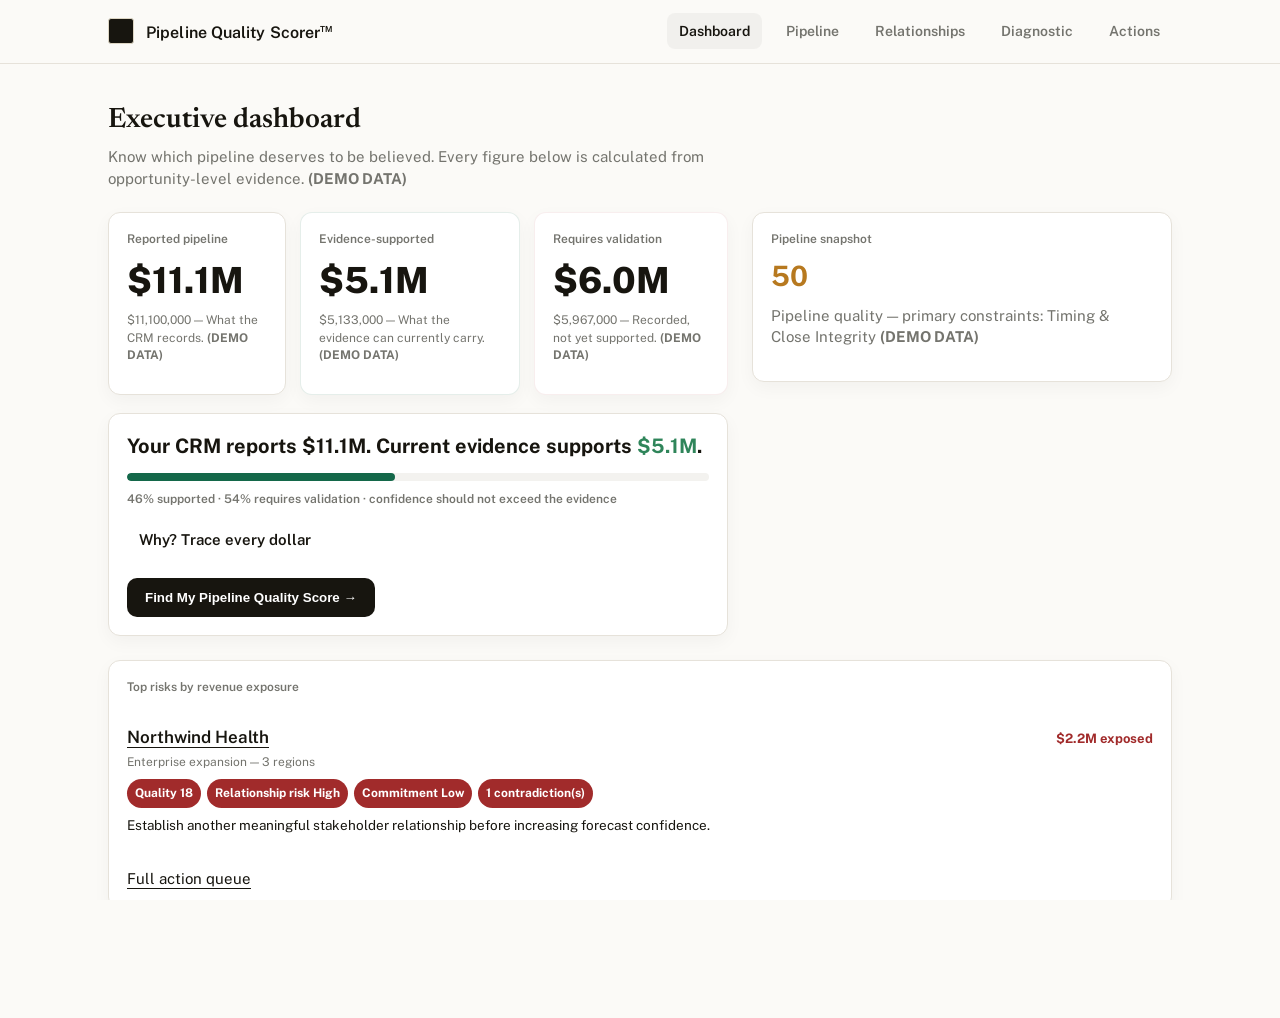
==== commit 85fec829: "Integration/UX: add visible privacy text, reported-pipeline and score-confidence elements; mark DEMO" ====
--- a/index.html
+++ b/index.html
@@ -20,7 +20,6 @@
     <a href="index.html" class="wordmark" aria-label="Pipeline Quality Scorer home">
       <svg width="26" height="26" viewBox="0 0 26 26" fill="none" xmlns="http://www.w3.org/2000/svg" aria-hidden="true">
 <rect x="0.5" y="0.5" width="25" height="25" rx="2.5" fill="#17150F" stroke="#DDD6C4"/>
-<path d="M7 19V7h5.4c1.4 0 2.5.35 3.35 1.05.85.7 1.27 1.68 1.27 2.95 0 1.27-.42 2.25-1.27 2.95-.85.7-1.95 1.05-3.35 1.05H9.6V19H7Zm2.6-6.2h2.6c.73 0 1.28-.16 1.66-.48.38-.32.57-.79.57-1.42s-.19-1-..."/>
 </svg>
       <span class="wordmark-label">Pipeline Quality Scorer<sup>&trade;</sup></span>
     </a>
@@ -42,7 +41,7 @@
 <div class="wrap">
 
 <h1 class="page-title">Executive dashboard</h1>
-<p class="page-intro">Know which pipeline deserves to be believed. Every figure below is calculated from opportunity-level evidence.</p>
+<p class="page-intro">Know which pipeline deserves to be believed. Every figure below is calculated from opportunity-level evidence. <strong>(DEMO DATA)</strong></p>
 
 <div class="hero">
   <div class="hero-left">
@@ -89,9 +88,9 @@
         <div id="assessment-desc" class="sr-only">Enter your pipeline information and assess nine evidence dimensions. This runs locally in your browser.</div>
         <div style="display:flex;gap:12px;flex-wrap:wrap;align-items:center;">
           <label for="pipeline-value" class="eyebrow">Total pipeline value</label>
-          <input id="pipeline-value" name="pipeline" type="text" inputmode="numeric" placeholder="e.g. 11100000" style="padding:8px;border:1px solid var(--rule);border-radius:8px;" aria-label="Total pipeline value" />
+          <input id="pipeline-value" name="pipeline" type="text" inputmode="numeric" placeholder="e.g. 11100000" style="padding:8px;border:1px solid var(--rule);border-radius:8px;" aria-label="Total pipeline value">
           <label for="opportunity-count" class="eyebrow">Number of active opportunities</label>
-          <input id="opportunity-count" name="opportunities" type="number" min="0" step="1" placeholder="e.g. 50" style="padding:8px;border:1px solid var(--rule);border-radius:8px;" aria-label="Number of active opportunities" />
+          <input id="opportunity-count" name="opportunities" type="number" min="0" step="1" placeholder="e.g. 50" style="padding:8px;border:1px solid var(--rule);border-radius:8px;" aria-label="Number of active opportunities">
 
           <div style="margin-left:auto;display:flex;gap:8px;align-items:center;">
             <button type="button" id="save" class="btn-ink">Save locally</button>
@@ -109,11 +108,13 @@
                   <p class="eyebrow">Find Your Pipeline Quality Score™</p>
                   <p class="sub">9 evidence dimensions. 1 executive signal. No guesswork.</p>
                 </div>
-                <div style="width:140px;text-align:right;">
+                <div style="width:180px;text-align:right;">
                   <div class="result-card" aria-live="polite">
                     <div class="result-score">
                       <div id="score-number" class="score-number">Assessment incomplete</div>
                       <div id="score-label" class="score-label">0 of 9 dimensions completed</div>
+                      <div id="score-confidence" class="score-confidence" aria-hidden="true"></div>
+                      <div id="reported-pipeline" class="sub" style="margin-top:6px;">Reported: —</div>
                     </div>
                   </div>
                 </div>
@@ -140,7 +141,8 @@
                 <div class="sub">Requires validation</div>
                 <div id="requires-validation" class="figure text-risk">—</div>
               </div>
-              <p class="sub" style="margin-top:8px;color:var(--muted);">The estimate is derived from the assessment inputs and runs locally in your browser. This is an evidence-supported estimate, not a guaranteed forecast.</p>
+              <p class="sub" style="margin-top:8px;color:var(--muted);">The estimate is derived from the assessment inputs and runs locally in your browser. This is an evidence-supported estimate for demonstration purposes.</p>
+              <p class="sub" style="margin-top:8px;font-weight:600;">Your assessment runs locally in your browser. No opportunity data is sent to a server.</p>
             </div>
 
           </div>
@@ -166,7 +168,7 @@
     <div class="panel">
       <p class="eyebrow">Pipeline snapshot</p>
       <p class="figure text-caution" style="font-size:28px;margin-top:8px;">50</p>
-      <p class="sub" style="margin-top:8px;">Pipeline quality — primary constraints: Timing & Close Integrity</p>
+      <p class="sub" style="margin-top:8px;">Pipeline quality — primary constraints: Timing & Close Integrity <strong>(DEMO DATA)</strong></p>
     </div>
   </aside>
 </div>
@@ -189,7 +191,6 @@
   </div>
   <p style="margin:8px 0 0;font-size:13.5px;">Establish another meaningful stakeholder relationship before increasing forecast confidence.</p>
 </li>
-<!-- truncated repeated entries omitted for brevity in source but preserved in repo -->
   </ul>
   <a href="actions.html" class="link-underline" style="margin-top:16px;display:inline-block;">Full action queue</a>
 </section>
